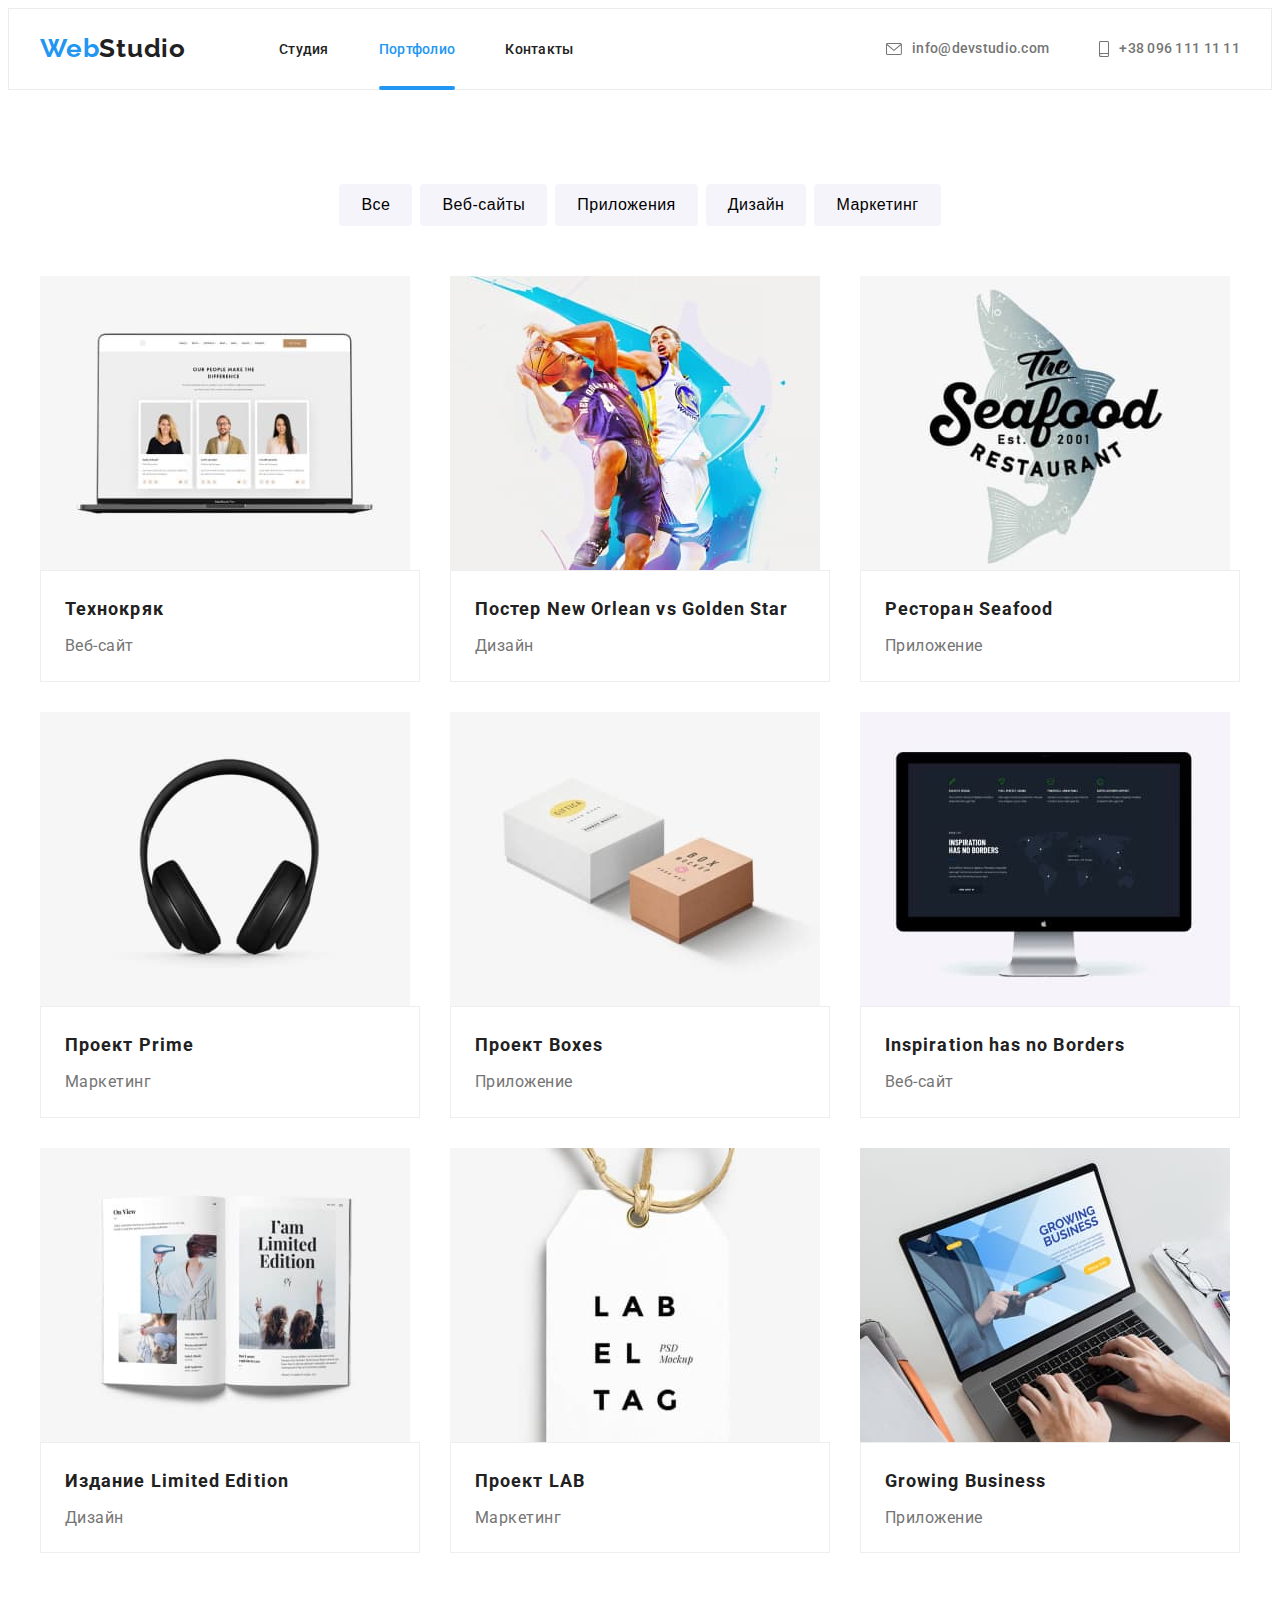
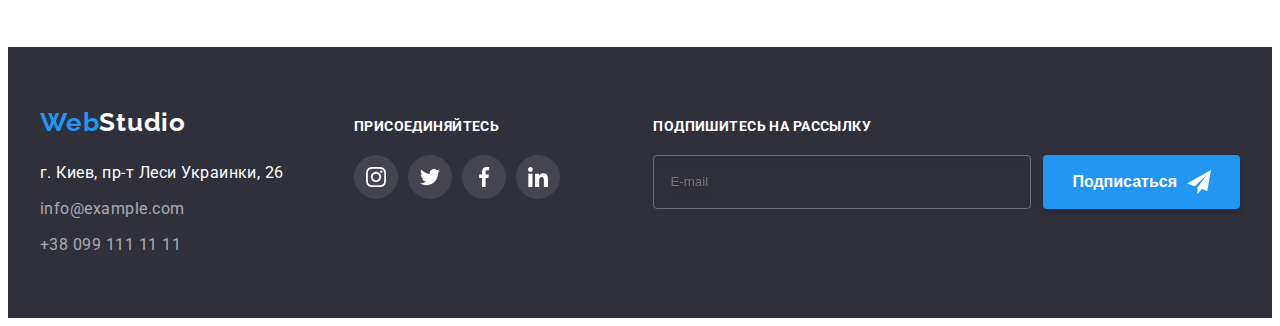
==== portfolio.html @ e5de6712 "Выполнен рефакторинг" ====
<!DOCTYPE html>
<html lang="ru">
  <head>
    <meta charset="UTF-8" />
    <meta http-equiv="X-UA-Compatible" content="IE=edge" />
    <meta name="viewport" content="width=device-width, initial-scale=1.0" />
    <title>Портфолио</title>
    <link
      rel="stylesheet"
      href="https://cdnjs.cloudflare.com/ajax/libs/modern-normalize/1.1.0/modern-normalize.min.css"
      integrity="sha512-wpPYUAdjBVSE4KJnH1VR1HeZfpl1ub8YT/NKx4PuQ5NmX2tKuGu6U/JRp5y+Y8XG2tV+wKQpNHVUX03MfMFn9Q=="
      crossorigin="anonymous"
      referrerpolicy="no-referrer"
    />
    <link rel="preconnect" href="https://fonts.gstatic.com" />
    <link
      href="https://fonts.googleapis.com/css2?family=Raleway:wght@700&family=Roboto:wght@400;500;700;900&display=swap"
      rel="stylesheet"
    />
    <link rel="stylesheet" href="./css/main.min.css" />
  </head>
  <body>
    <header class="header">
      <div class="container main-nav">
        <nav class="navigation">
          <a class="logo" href="./">Web<span class="logo-text">Studio</span></a>
          <ul class="menu list">
            <li class="menu-item">
              <a class="menu-link link" href="/">Студия</a>
            </li>
            <li class="menu-item">
              <a class="menu-link link current" href="./portfolio.html"
                >Портфолио</a
              >
            </li>
            <li class="menu-item">
              <a class="menu-link link" href="#">Контакты</a>
            </li>
          </ul>
        </nav>
        <ul class="contact list">
          <li class="contaact-item">
            <a class="contact-link link" href="mailto:info@devstudio.com">
              <svg width="16" height="12" class="contact-icon">
                <use href="./images/icons.svg#icon-envelope"></use>
              </svg>
              info@devstudio.com</a
            >
          </li>
          <li class="contact-item">
            <a class="contact-link link" href="tel:+380961111111">
              <svg width="10" height="16" class="contact-icon">
                <use href="./images/icons.svg#icon-smartphone"></use>
              </svg>
              +38 096 111 11 11</a
            >
          </li>
        </ul>
      </div>
    </header>

    <main>
      <!-- Filters -->
      <section class="portfolio-section section">
        <div class="container">
          <h1 class="visually-hidden">Портфолио</h1>
          <ul class="filters-list list">
            <li class="filters-item">
              <button class="filters-button current" type="button">Все</button>
            </li>
            <li class="filters-item">
              <button class="filters-button" type="button">Веб-сайты</button>
            </li>
            <li class="filters-item">
              <button class="filters-button" type="button">Приложения</button>
            </li>
            <li class="filters-item">
              <button class="filters-button" type="button">Дизайн</button>
            </li>
            <li class="filters-item">
              <button class="filters-button" type="button">Маркетинг</button>
            </li>
          </ul>
          <!-- Portfolio -->
          <ul class="portfolio-list list">
            <li class="portfolio-item">
              <a class="portfolio-link link" href="#">
                <div class="portfolio-wrapper">
                  <img
                    class="portfolio-image"
                    src="./images/portfolio/technokryak.jpg"
                    alt="Веб сайт Технокряк"
                    width="370"
                    height="294"
                  />
                  <p class="portfolio-overlay">
                    Технокряк это современная площадка распространения
                    коронавируса. Компании используют эту платформу для
                    цифрового шпионажа и атак на защищённые сервера конкурентов.
                  </p>
                </div>
                <div class="portfolio-content">
                  <h2 class="portfolio-subtitle">Технокряк</h2>
                  <p class="portfolio-text">Веб-сайт</p>
                </div>
              </a>
            </li>
            <li class="portfolio-item">
              <a class="portfolio-link link" href="#">
                <div class="portfolio-wrapper">
                  <img
                    class="portfolio-image"
                    src="./images/portfolio/posterjpg.jpg"
                    alt="Постер с баскетболистами"
                    width="370"
                    height="294"
                  />
                  <p class="portfolio-overlay">
                    Технокряк это современная площадка распространения
                    коронавируса. Компании используют эту платформу для
                    цифрового шпионажа и атак на защищённые сервера конкурентов.
                  </p>
                </div>
                <div class="portfolio-content">
                  <h2 class="portfolio-subtitle">
                    Постер New Orlean vs Golden Star
                  </h2>
                  <p class="portfolio-text">Дизайн</p>
                </div>
              </a>
            </li>
            <li class="portfolio-item">
              <a class="portfolio-link link" href="#">
                <div class="portfolio-wrapper">
                  <img
                    class="portfolio-image"
                    src="./images/portfolio/seafood.jpg"
                    alt="Логотип ресторана"
                    width="370"
                    height="294"
                  />
                  <p class="portfolio-overlay">
                    Технокряк это современная площадка распространения
                    коронавируса. Компании используют эту платформу для
                    цифрового шпионажа и атак на защищённые сервера конкурентов.
                  </p>
                </div>
                <div class="portfolio-content">
                  <h2 class="portfolio-subtitle">Ресторан Seafood</h2>
                  <p class="portfolio-text">Приложение</p>
                </div>
              </a>
            </li>
            <li class="portfolio-item">
              <a class="portfolio-link link" href="#">
                <div class="portfolio-wrapper">
                  <img
                    class="portfolio-image"
                    src="./images/portfolio/primejpg.jpg"
                    alt="Наушники"
                    width="370"
                    height="294"
                  />
                  <p class="portfolio-overlay">
                    Технокряк это современная площадка распространения
                    коронавируса. Компании используют эту платформу для
                    цифрового шпионажа и атак на защищённые сервера конкурентов.
                  </p>
                </div>
                <div class="portfolio-content">
                  <h2 class="portfolio-subtitle">Проект Prime</h2>
                  <p class="portfolio-text">Маркетинг</p>
                </div>
              </a>
            </li>
            <li class="portfolio-item">
              <a class="portfolio-link link" href="#">
                <div class="portfolio-wrapper">
                  <img
                    class="portfolio-image"
                    src="./images/portfolio/boxes.jpg"
                    alt="Картонные коробки"
                    width="370"
                    height="294"
                  />
                  <p class="portfolio-overlay">
                    Технокряк это современная площадка распространения
                    коронавируса. Компании используют эту платформу для
                    цифрового шпионажа и атак на защищённые сервера конкурентов.
                  </p>
                </div>
                <div class="portfolio-content">
                  <h2 class="portfolio-subtitle">Проект Boxes</h2>
                  <p class="portfolio-text">Приложение</p>
                </div>
              </a>
            </li>
            <li class="portfolio-item">
              <a class="portfolio-link link" href="#">
                <div class="portfolio-wrapper">
                  <img
                    class="portfolio-image"
                    src="./images/portfolio/inspiration.jpg"
                    alt="Дисплей с открытым сайтом"
                    width="370"
                    height="294"
                  />
                  <p class="portfolio-overlay">
                    Технокряк это современная площадка распространения
                    коронавируса. Компании используют эту платформу для
                    цифрового шпионажа и атак на защищённые сервера конкурентов.
                  </p>
                </div>
                <div class="portfolio-content">
                  <h2 class="portfolio-subtitle">Inspiration has no Borders</h2>
                  <p class="portfolio-text">Веб-сайт</p>
                </div>
              </a>
            </li>
            <li class="portfolio-item">
              <a class="portfolio-link link" href="#">
                <div class="portfolio-wrapper">
                  <img
                    class="portfolio-image"
                    src="./images/portfolio/limited.jpg"
                    alt="Открытый журнал со статьей"
                    width="370"
                    height="294"
                  />
                  <p class="portfolio-overlay">
                    Технокряк это современная площадка распространения
                    коронавируса. Компании используют эту платформу для
                    цифрового шпионажа и атак на защищённые сервера конкурентов.
                  </p>
                </div>
                <div class="portfolio-content">
                  <h2 class="portfolio-subtitle">Издание Limited Edition</h2>
                  <p class="portfolio-text">Дизайн</p>
                </div>
              </a>
            </li>
            <li class="portfolio-item">
              <a class="portfolio-link link" href="#">
                <div class="portfolio-wrapper">
                  <img
                    class="portfolio-image"
                    src="./images/portfolio/lab.jpg"
                    alt="Бирка с дизайном"
                    width="370"
                    height="294"
                  />
                  <p class="portfolio-overlay">
                    Технокряк это современная площадка распространения
                    коронавируса. Компании используют эту платформу для
                    цифрового шпионажа и атак на защищённые сервера конкурентов.
                  </p>
                </div>
                <div class="portfolio-content">
                  <h2 class="portfolio-subtitle">Проект LAB</h2>
                  <p class="portfolio-text">Маркетинг</p>
                </div>
              </a>
            </li>
            <li class="portfolio-item">
              <a class="portfolio-link link" href="#">
                <div class="portfolio-wrapper">
                  <img
                    class="portfolio-image"
                    src="./images/portfolio/app.jpg"
                    alt="Ноутбук с открытым сайтом"
                    width="370"
                    height="294"
                  />
                  <p class="portfolio-overlay">
                    Технокряк это современная площадка распространения
                    коронавируса. Компании используют эту платформу для
                    цифрового шпионажа и атак на защищённые сервера конкурентов.
                  </p>
                </div>
                <div class="portfolio-content">
                  <h2 class="portfolio-subtitle">Growing Business</h2>
                  <p class="portfolio-text">Приложение</p>
                </div>
              </a>
            </li>
          </ul>
        </div>
      </section>
    </main>
    <footer class="footer">
      <div class="container footer-flex">
        <div class="footer-nav">
          <a class="footer-logo logo" href="/"
            >Web<span class="footer-text">Studio</span></a
          >
          <address class="footer-contacts">
            <p class="adress-text">г. Киев, пр-т Леси Украинки, 26</p>
            <a class="footer-link link" href="mailto:info@example.com"
              >info@example.com</a
            >
            <a class="footer-link link" href="tel:+380991111111"
              >+38 099 111 11 11</a
            >
          </address>
        </div>
        <div class="footer-social">
          <h3 class="footer-social-subtitle">Присоединяйтесь</h3>
          <ul class="footer-social-list list">
            <li class="footer-social-item">
              <a href="#" class="footer-social-link">
                <svg width="20" height="20" class="footer-social-icon">
                  <use href="./images/icons.svg#icon-instagram-2"></use>
                </svg>
              </a>
            </li>
            <li class="footer-social-item">
              <a href="#" class="footer-social-link">
                <svg width="20" height="20" class="footer-social-icon">
                  <use href="./images/icons.svg#icon-twitter-1"></use>
                </svg>
              </a>
            </li>
            <li class="footer-social-item">
              <a href="#" class="footer-social-link">
                <svg width="20" height="20" class="footer-social-icon">
                  <use href="./images/icons.svg#icon-facebook-1"></use>
                </svg>
              </a>
            </li>
            <li class="footer-social-item">
              <a href="#" class="footer-social-link">
                <svg width="20" height="20" class="footer-social-icon">
                  <use href="./images/icons.svg#icon-linkedin-1"></use>
                </svg>
              </a>
            </li>
          </ul>
        </div>
        <div class="footer-subscription">
          <h3 class="footer-form-subtitle">Подпишитесь на рассылку</h3>
          <form action="#" class="footer-form">
            <input
              type="email"
              class="footer-form-input"
              name="mail"
              placeholder="E-mail"
              required
            />
            <button class="subscribe-button">
              Подписаться
              <svg width="24" height="24" class="subscribe-button-icon">
                <use href="./images/icons.svg#icon-icon-send"></use>
              </svg>
            </button>
          </form>
        </div>
      </div>
    </footer>
  </body>
</html>
---- css/main.min.css ----
:root{--main-font: "Roboto", sans-serif;--secondary-font: "Raleway", sans-serif;--accent-color: #2196f3;--main-color: #212121;--secondary-color: #757575}.list{list-style:none}.link{text-decoration:none}h1,h2,h3,h4,p{margin-top:0;margin-bottom:0}ul,ol{margin-bottom:0;margin-top:0;padding-left:0}img{display:block;max-width:100%;height:auto}body{font-family:var(--main-font);font-weight:500;color:var(--main-color)}.section{padding-top:94px;padding-bottom:94px}.container{width:1200px;padding-left:15px;padding-right:15px;margin:0 auto}.visually-hidden{position:absolute !important;clip:rect(1px 1px 1px 1px);clip:rect(1px, 1px, 1px, 1px);padding:0 !important;border:0 !important;height:1px !important;width:1px !important;overflow:hidden}.header{border:1px solid #ececec}.main-nav{display:flex;align-items:center}.navigation{display:flex;align-items:center}.menu{display:flex;align-items:center;margin-left:93px}.menu-item:not(:last-child){margin-right:50px}.menu-item:visited{color:var(--main-color)}.menu-link{position:relative;display:block;padding-top:32px;padding-bottom:32px;color:var(--main-color);font-size:14px;line-height:1.15;letter-spacing:0.02em;transition:color 250ms cubic-bezier(0.4, 0, 0.2, 1)}.menu-link:hover,.menu-link:focus{color:var(--accent-color)}.menu-link.current{color:var(--accent-color)}.menu-link.current::after{content:"";position:absolute;left:0;bottom:-1px;width:100%;height:4px;border-radius:2px;background-color:var(--accent-color)}.contact{display:flex;margin-left:auto;align-items:center}.contact-item:last-child{margin-left:50px}.contact-link{display:flex;align-items:center;font-size:14px;line-height:1.15px;letter-spacing:0.02em;color:var(--secondary-color)}.contact-link:hover,.contact-link:focus{color:var(--accent-color)}.contact-icon{margin-right:10px;fill:currentColor}.logo{font-family:var(--secondary-font);font-weight:700;font-size:26px;line-height:1.2;letter-spacing:0.03em;color:var(--accent-color);text-decoration:none}.logo-text{color:var(--main-color)}.footer{background-color:#2f303a;padding-top:60px;padding-bottom:60px}.footer-flex{display:flex;align-items:baseline}.footer-nav{display:flex;flex-direction:column;margin-right:70px}.footer-logo{margin-bottom:20px}.footer-text{color:#ffffff}.adress-text{margin-bottom:9px;font-weight:400;font-style:normal;font-size:16px;line-height:1.7;letter-spacing:0.03em;color:#ffffff}.footer-link{display:flex;font-weight:400;font-style:normal;font-size:16px;line-height:1.7;letter-spacing:0.03em;color:rgba(255,255,255,0.6);transition:color 250ms cubic-bezier(0.4, 0, 0.2, 1)}.footer-link:hover,.footer-link:focus{color:var(--accent-color)}.footer-link:not(:last-child){margin-bottom:9px}.footer-social{display:flex;flex-direction:column}.footer-social-subtitle{margin-bottom:20px;font-weight:700;font-size:14px;line-height:1.15;letter-spacing:0.03em;color:#ffffff;text-transform:uppercase}.footer-social-list{display:flex;justify-content:space-between;align-items:center;width:206px}.footer-social-link{display:flex;align-items:center;justify-content:center;width:44px;height:44px;border-radius:50%;background-color:rgba(255,255,255,0.1);fill:#ffffff;transition:background-color 250ms cubic-bezier(0.4, 0, 0.2, 1)}.footer-social-link:hover,.footer-social-link:focus{background-color:var(--accent-color)}.footer-social.icon{width:20px;height:20px}.footer-subscription{margin-left:auto}.footer-form-subtitle{margin-bottom:20px;font-weight:700;font-size:14px;line-height:1.15;letter-spacing:0.03em;color:#ffffff;text-transform:uppercase}.footer-form{display:flex}.footer-form-input{width:358px;height:50px;padding-left:16px;background-color:transparent;color:#ffffff;border:1px solid rgba(255,255,255,0.3);filter:drop-shadow(0px 4px 4px rgba(0,0,0,0.15));border-radius:4px;margin-right:12px}.subscribe-button{display:inline-flex;padding:10px 29px;align-items:center;background:#2196f3;box-shadow:0px 4px 4px rgba(0,0,0,0.15);border-radius:4px;border:0;font-weight:700;font-size:16px;line-height:1.875;color:#ffffff;cursor:pointer;transition:background-color 250ms cubic-bezier(0.4, 0, 0.2, 1)}.subscribe-button:hover,.subscribe-button:focus{background:#188ce8;box-shadow:0px 4px 4px rgba(0,0,0,0.15);border-radius:4px}.subscribe-button-icon{margin-left:10px}.hero-section{max-width:1600px;padding-top:200px;padding-bottom:200px;margin-left:auto;margin-right:auto;background-color:#2f303a;background-image:linear-gradient(rgba(47,48,58,0.4), rgba(47,48,58,0.4)),url(../images/hero.jpg);background-repeat:no-repeat;background-size:cover}.hero{display:flex;flex-direction:column;align-items:center}.hero-title{font-weight:900;font-size:44px;line-height:1.36;text-align:center;letter-spacing:0.06em;text-transform:uppercase;color:#ffffff;margin-bottom:30px}.hero-btn{padding:10px 32px;font-weight:700;font-size:16px;line-height:1.9;text-align:center;letter-spacing:0.06em;color:#ffffff;background-color:var(--accent-color);box-shadow:0px 4px 4px rgba(0,0,0,0.15);border-radius:4px;border:none;cursor:pointer}.features-section{padding-bottom:0}.features-list{display:flex;flex-wrap:wrap;margin-left:-30px;margin-top:-30px}.features-decoration{display:flex;justify-content:center;align-items:center;margin-bottom:30px;width:270px;height:120px;background:#f5f4fa;border-radius:4px}.features-item{flex-basis:calc((100% - 120px) / 4);margin-left:30px;margin-top:30px}.features-subtitle{margin-bottom:10px;font-weight:700;font-size:14px;line-height:1.15;letter-spacing:0.03em;text-transform:uppercase}.features-text{font-weight:400;font-size:14px;line-height:1.7;letter-spacing:0.03em;color:var(--secondary-color)}.services-title{margin-bottom:50px;font-weight:700;font-size:36px;line-height:1.17;text-align:center;letter-spacing:0.03em}.services-list{display:flex;flex-wrap:wrap;margin-left:-30px;margin-top:-30px}.services-item{position:relative;overflow:hidden;flex-basis:calc((100% - 90px) / 3);margin-left:30px;margin-top:30px}.services-description{position:absolute;bottom:0;left:0;width:100%;text-align:center;padding-top:27px;padding-bottom:27px;font-size:14px;font-weight:700;line-height:1.14;letter-spacing:0.03em;color:#ffffff;background-color:rgba(47,48,58,0.8);text-transform:uppercase}.team-title{margin-bottom:50px;font-weight:700;font-size:36px;line-height:1.17;text-align:center;letter-spacing:0.03em}.team-section{background-color:#f5f4fa}.team-list{display:flex;flex-wrap:wrap;margin-left:-30px;margin-top:-30px}.team-item{flex-basis:calc((100% - 120px) / 4);margin-left:30px;margin-top:30px;background-color:white;box-shadow:0px 1px 3px rgba(0,0,0,0.12),0px 1px 1px rgba(0,0,0,0.14),0px 2px 1px rgba(0,0,0,0.2);border-radius:0px 0px 4px 4px}.team-image{margin-bottom:30px}.team-subtitle{margin-bottom:10px;text-align:center;font-size:16px;line-height:1.19;letter-spacing:0.03em}.team-text{margin-bottom:16px;text-align:center;font-weight:400;font-size:16px;line-height:1.19;letter-spacing:0.03em;color:var(--secondary-color)}.social-list{display:flex;justify-content:space-between;margin-left:auto;margin-right:auto;margin-bottom:30px;width:206px}.social-list-icon{width:20px;height:20px}.social-list-link{display:flex;align-items:center;justify-content:center;width:44px;height:44px;border-radius:50%;background-color:#ffffff;fill:#afb1b8;transition:background-color 250ms cubic-bezier(0.4, 0, 0.2, 1)}.social-list-link:hover,.social-list-link:focus{fill:#ffffff;background-color:var(--accent-color)}.clients-title{margin-bottom:50px;font-weight:700;font-size:36px;line-height:1.17;text-align:center;letter-spacing:0.03em}.clients-list{display:flex;justify-content:space-between}.clients-item{width:170px;height:92px}.clients-link{display:flex;justify-content:center;align-items:center;padding:16px 32px;width:100%;height:100%;fill:#afb1b8;border:1px solid #afb1b8;border-radius:4px}.clients-link:hover,.clients-link:focus{fill:var(--accent-color);border:1px solid #2196f3;box-sizing:border-box;border-radius:4px}.filters-list{display:flex;justify-content:center;margin-bottom:50px}.filters-item:not(:last-child){margin-right:8px}.filters-button{padding:6px 22px;font-size:16px;line-height:1.85;text-align:center;letter-spacing:0.03em;background-color:#f5f4fa;border-radius:4px;border:none;cursor:pointer;transition:box-shadow 250ms cubic-bezier(0.4, 0, 0.2, 1);transition:background-color 250ms cubic-bezier(0.4, 0, 0.2, 1)}.filters-button:hover,.filters-button:focus{background-color:var(--accent-color);color:#ffffff;box-shadow:0px 3px 1px rgba(0,0,0,0.1),0px 1px 2px rgba(0,0,0,0.08),0px 2px 2px rgba(0,0,0,0.12);border-radius:4px}.portfolio-list{display:flex;flex-wrap:wrap;margin-left:-30px;margin-top:-30px}.portfolio-content{background:#ffffff;border:1px solid #eeeeee;padding:20px 24px;box-sizing:border-box}.portfolio-item{flex-basis:calc((100% - 90px) / 3);margin-left:30px;margin-top:30px;transition:box-shadow 250ms cubic-bezier(0.4, 0, 0.2, 1)}.portfolio-item:hover,.portfolio-item:focus{box-shadow:0px 1px 1px rgba(0,0,0,0.12),0px 4px 4px rgba(0,0,0,0.06),1px 4px 6px rgba(0,0,0,0.16);cursor:pointer}.portfolio-link{display:block;color:var(--main-color)}.portfolio-link:visited{color:var(--main-color)}.portfolio-wrapper{position:relative;overflow:hidden}.portfolio-overlay{position:absolute;top:0;left:0;width:100%;height:100%;padding:63px 24px;overflow:auto;font-weight:400;font-size:18px;line-height:1.55;letter-spacing:0.03em;color:#ffffff;background-color:rgba(33,150,243,0.9);transform:translateY(100%);transition:transform 250ms cubic-bezier(0.4, 0, 0.2, 1)}.portfolio-link:hover .portfolio-overlay,.portfolio-link:focus .portfolio-overlay{transform:translateY(0%)}.portfolio-subtitle{margin-bottom:4px;font-weight:700;font-size:18px;line-height:2;letter-spacing:0.06em;color:var(--main-color)}.portfolio-text{font-weight:400;font-size:16px;line-height:1.87;letter-spacing:0.03em;color:var(--secondary-color)}.backdrop{position:fixed;top:0;left:0;width:100vw;height:100vh;background-color:rgba(0,0,0,0.2);transition:opacity 250ms linear, visibility 250ms linear}.is-hidden{opacity:0;visibility:hidden;pointer-events:none}.modal{position:absolute;left:50%;top:50%;transform:translate(-50%, -50%);width:528px;padding:40px;background-color:#ffffff}.modal-title{margin-bottom:12px;font-weight:700;font-size:20px;line-height:1.15;letter-spacing:0.03em;text-align:center}.close-button{position:absolute;display:flex;align-items:center;justify-content:center;top:8px;right:8px;width:30px;height:30px;border-radius:50%;border:1px solid rgba(0,0,0,0.1);background-color:transparent;cursor:pointer;transition:fill 250ms linear}.close-button:focus,.close-button:hover{fill:var(--accent-color)}.modal-form{display:flex;flex-direction:column}.modal-form-field{display:flex;flex-direction:column;margin-bottom:10px;position:relative}.modal-form-field-comment{margin-bottom:20px}.form-field-text{font-weight:400;font-size:12px;letter-spacing:0.01em;color:var(--secondary-color);margin-bottom:4px}.modal-form-input-wrapper{position:relative;display:block}.modal-form-input{width:100%;height:40px;border:1px solid rgba(33,33,33,0.2);border-radius:4px;padding-left:40px;cursor:pointer;transition:border-color 250ms linear}.modal-form-input:focus,.modal-form-input:hover{outline:none;border-color:var(--accent-color)}.modal-form-icon{position:absolute;top:50%;left:12px;transform:translateY(-50%)}.modal-form-icon .modal-form-input:focus,.modal-form-input:hover+.modal-form-icon{fill:var(--accent-color)}.modal-form-message{width:100%;height:120px;border:1px solid rgba(33,33,33,0.2);border-radius:4px;resize:none;padding-left:16px;padding-top:12px;transition:border-color 250ms linear}.modal-form-message:hover,.modal-form-message:focus{outline:none;border-color:var(--accent-color)}.modal-form-message::placeholder{font-weight:400;font-size:12px;line-height:1.16;letter-spacing:0.01em;color:rgba(117,117,117,0.5)}.modal-form-checkbox-label{display:flex;align-items:center;justify-content:center;margin-top:var(--accent-color);font-size:14px;line-height:1.71px;letter-spacing:0.03em;color:var(--secondary-color);margin-bottom:30px}.modal-form-checkbox-label::before{display:block;content:"";width:16px;height:15px;border:2px solid #212121;border-radius:2px;cursor:pointer;margin-right:10px}.modal-form-checkbox:checked+.modal-form-checkbox-label::before{background-image:url(../images/icon_check.svg);border:none}.modal-form-checkbox:focus+.modal-form-checkbox-label::before{color:rgba 0,0,255,0.5}.modal-form-link{margin-left:4px;color:var(--accent-color);transition:border-color 250ms linear}.submit-button{align-self:center;padding:10px 55px;font-weight:700;font-size:16px;line-height:1.9;text-align:center;letter-spacing:0.06em;color:#ffffff;background-color:var(--accent-color);box-shadow:0px 4px 4px rgba(0,0,0,0.15);border-radius:4px;border:none;cursor:pointer;transition:box-shadow 250ms cubic-bezier(0.4, 0, 0.2, 1);transition:background-color 250ms cubic-bezier(0.4, 0, 0.2, 1)}.submit-button:hover,.submit-button:focus{background:#188ce8;box-shadow:0px 4px 4px rgba(0,0,0,0.15);border-radius:4px}
/*# sourceMappingURL=main.min.css.map */
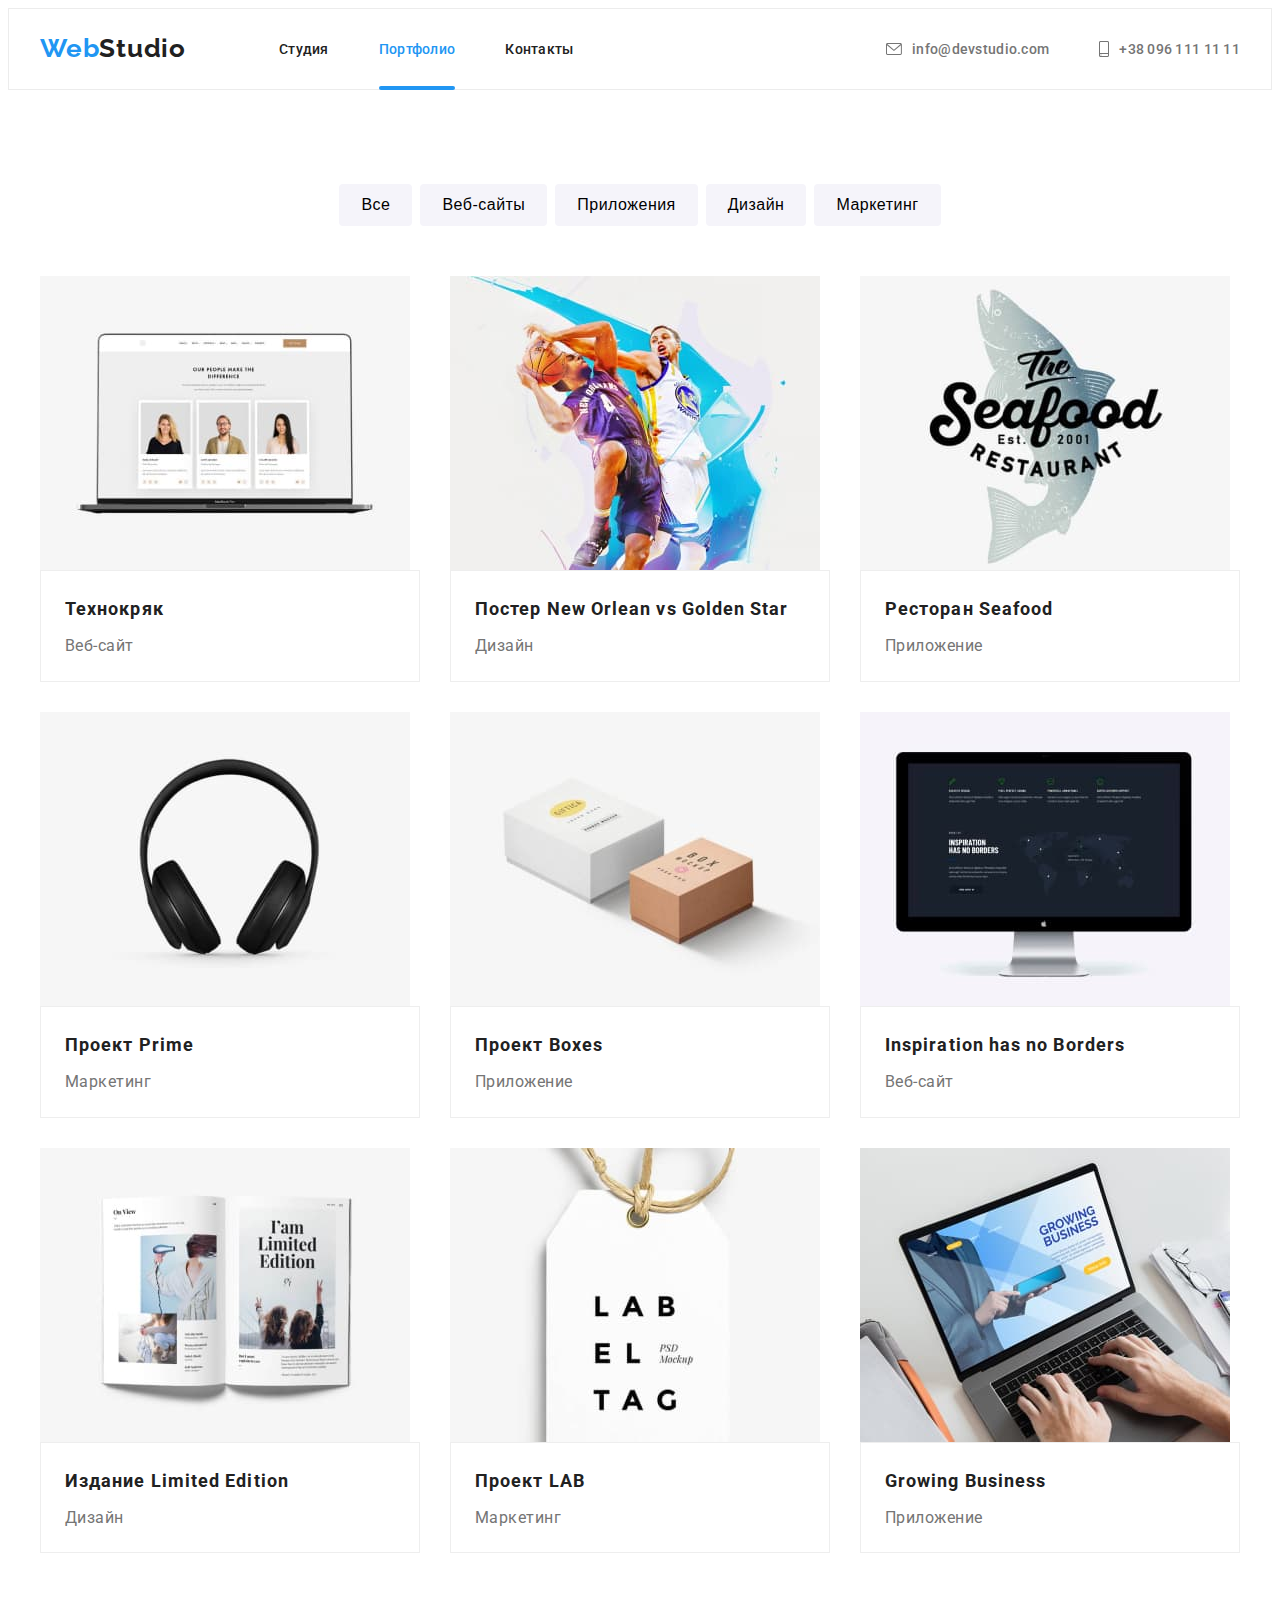
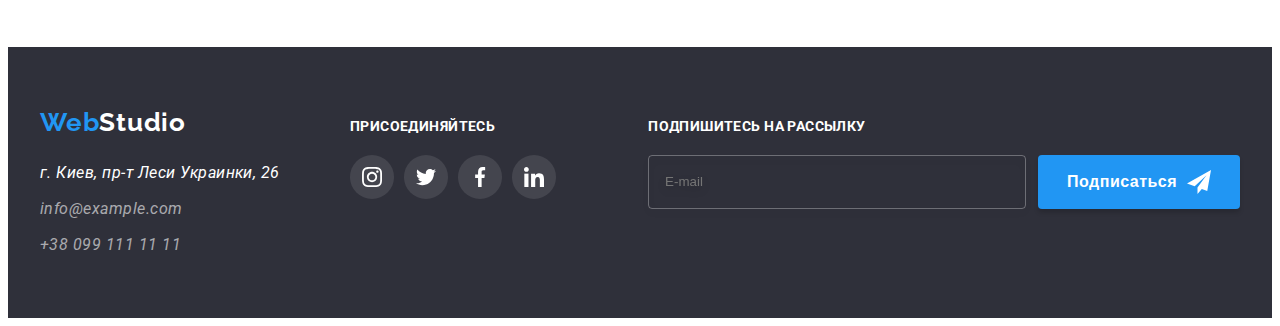
==== commit a642466f: "Прописаны по БЭМу секции хэдера, героя и преимуществ" ====
--- a/portfolio.html
+++ b/portfolio.html
@@ -21,35 +21,37 @@
   </head>
   <body>
     <header class="header">
-      <div class="container main-nav">
+      <div class="container header__navigation">
         <nav class="navigation">
-          <a class="logo" href="./">Web<span class="logo-text">Studio</span></a>
-          <ul class="menu list">
-            <li class="menu-item">
-              <a class="menu-link link" href="/">Студия</a>
-            </li>
-            <li class="menu-item">
-              <a class="menu-link link current" href="./portfolio.html"
+          <a class="logo" href="./"
+            >Web<span class="logo__text">Studio</span></a
+          >
+          <ul class="navigation__list list">
+            <li class="navigation__item">
+              <a class="navigation__link link" href="/">Студия</a>
+            </li>
+            <li class="navigation__item">
+              <a class="navigation__link link current" href="./portfolio.html"
                 >Портфолио</a
               >
             </li>
-            <li class="menu-item">
-              <a class="menu-link link" href="#">Контакты</a>
+            <li class="navigation__item">
+              <a class="navigation__link link" href="#">Контакты</a>
             </li>
           </ul>
         </nav>
         <ul class="contact list">
-          <li class="contaact-item">
-            <a class="contact-link link" href="mailto:info@devstudio.com">
-              <svg width="16" height="12" class="contact-icon">
+          <li class="contaact__item">
+            <a class="contact__link link" href="mailto:info@devstudio.com">
+              <svg width="16" height="12" class="contact__icon">
                 <use href="./images/icons.svg#icon-envelope"></use>
               </svg>
               info@devstudio.com</a
             >
           </li>
-          <li class="contact-item">
-            <a class="contact-link link" href="tel:+380961111111">
-              <svg width="10" height="16" class="contact-icon">
+          <li class="contact__item">
+            <a class="contact__link link" href="tel:+380961111111">
+              <svg width="10" height="16" class="contact__icon">
                 <use href="./images/icons.svg#icon-smartphone"></use>
               </svg>
               +38 096 111 11 11</a
--- a/css/main.min.css
+++ b/css/main.min.css
@@ -1,2 +1,2 @@
-:root{--main-font: "Roboto", sans-serif;--secondary-font: "Raleway", sans-serif;--accent-color: #2196f3;--main-color: #212121;--secondary-color: #757575}.list{list-style:none}.link{text-decoration:none}h1,h2,h3,h4,p{margin-top:0;margin-bottom:0}ul,ol{margin-bottom:0;margin-top:0;padding-left:0}img{display:block;max-width:100%;height:auto}body{font-family:var(--main-font);font-weight:500;color:var(--main-color)}.section{padding-top:94px;padding-bottom:94px}.container{width:1200px;padding-left:15px;padding-right:15px;margin:0 auto}.visually-hidden{position:absolute !important;clip:rect(1px 1px 1px 1px);clip:rect(1px, 1px, 1px, 1px);padding:0 !important;border:0 !important;height:1px !important;width:1px !important;overflow:hidden}.header{border:1px solid #ececec}.main-nav{display:flex;align-items:center}.navigation{display:flex;align-items:center}.menu{display:flex;align-items:center;margin-left:93px}.menu-item:not(:last-child){margin-right:50px}.menu-item:visited{color:var(--main-color)}.menu-link{position:relative;display:block;padding-top:32px;padding-bottom:32px;color:var(--main-color);font-size:14px;line-height:1.15;letter-spacing:0.02em;transition:color 250ms cubic-bezier(0.4, 0, 0.2, 1)}.menu-link:hover,.menu-link:focus{color:var(--accent-color)}.menu-link.current{color:var(--accent-color)}.menu-link.current::after{content:"";position:absolute;left:0;bottom:-1px;width:100%;height:4px;border-radius:2px;background-color:var(--accent-color)}.contact{display:flex;margin-left:auto;align-items:center}.contact-item:last-child{margin-left:50px}.contact-link{display:flex;align-items:center;font-size:14px;line-height:1.15px;letter-spacing:0.02em;color:var(--secondary-color)}.contact-link:hover,.contact-link:focus{color:var(--accent-color)}.contact-icon{margin-right:10px;fill:currentColor}.logo{font-family:var(--secondary-font);font-weight:700;font-size:26px;line-height:1.2;letter-spacing:0.03em;color:var(--accent-color);text-decoration:none}.logo-text{color:var(--main-color)}.footer{background-color:#2f303a;padding-top:60px;padding-bottom:60px}.footer-flex{display:flex;align-items:baseline}.footer-nav{display:flex;flex-direction:column;margin-right:70px}.footer-logo{margin-bottom:20px}.footer-text{color:#ffffff}.adress-text{margin-bottom:9px;font-weight:400;font-style:normal;font-size:16px;line-height:1.7;letter-spacing:0.03em;color:#ffffff}.footer-link{display:flex;font-weight:400;font-style:normal;font-size:16px;line-height:1.7;letter-spacing:0.03em;color:rgba(255,255,255,0.6);transition:color 250ms cubic-bezier(0.4, 0, 0.2, 1)}.footer-link:hover,.footer-link:focus{color:var(--accent-color)}.footer-link:not(:last-child){margin-bottom:9px}.footer-social{display:flex;flex-direction:column}.footer-social-subtitle{margin-bottom:20px;font-weight:700;font-size:14px;line-height:1.15;letter-spacing:0.03em;color:#ffffff;text-transform:uppercase}.footer-social-list{display:flex;justify-content:space-between;align-items:center;width:206px}.footer-social-link{display:flex;align-items:center;justify-content:center;width:44px;height:44px;border-radius:50%;background-color:rgba(255,255,255,0.1);fill:#ffffff;transition:background-color 250ms cubic-bezier(0.4, 0, 0.2, 1)}.footer-social-link:hover,.footer-social-link:focus{background-color:var(--accent-color)}.footer-social.icon{width:20px;height:20px}.footer-subscription{margin-left:auto}.footer-form-subtitle{margin-bottom:20px;font-weight:700;font-size:14px;line-height:1.15;letter-spacing:0.03em;color:#ffffff;text-transform:uppercase}.footer-form{display:flex}.footer-form-input{width:358px;height:50px;padding-left:16px;background-color:transparent;color:#ffffff;border:1px solid rgba(255,255,255,0.3);filter:drop-shadow(0px 4px 4px rgba(0,0,0,0.15));border-radius:4px;margin-right:12px}.subscribe-button{display:inline-flex;padding:10px 29px;align-items:center;background:#2196f3;box-shadow:0px 4px 4px rgba(0,0,0,0.15);border-radius:4px;border:0;font-weight:700;font-size:16px;line-height:1.875;color:#ffffff;cursor:pointer;transition:background-color 250ms cubic-bezier(0.4, 0, 0.2, 1)}.subscribe-button:hover,.subscribe-button:focus{background:#188ce8;box-shadow:0px 4px 4px rgba(0,0,0,0.15);border-radius:4px}.subscribe-button-icon{margin-left:10px}.hero-section{max-width:1600px;padding-top:200px;padding-bottom:200px;margin-left:auto;margin-right:auto;background-color:#2f303a;background-image:linear-gradient(rgba(47,48,58,0.4), rgba(47,48,58,0.4)),url(../images/hero.jpg);background-repeat:no-repeat;background-size:cover}.hero{display:flex;flex-direction:column;align-items:center}.hero-title{font-weight:900;font-size:44px;line-height:1.36;text-align:center;letter-spacing:0.06em;text-transform:uppercase;color:#ffffff;margin-bottom:30px}.hero-btn{padding:10px 32px;font-weight:700;font-size:16px;line-height:1.9;text-align:center;letter-spacing:0.06em;color:#ffffff;background-color:var(--accent-color);box-shadow:0px 4px 4px rgba(0,0,0,0.15);border-radius:4px;border:none;cursor:pointer}.features-section{padding-bottom:0}.features-list{display:flex;flex-wrap:wrap;margin-left:-30px;margin-top:-30px}.features-decoration{display:flex;justify-content:center;align-items:center;margin-bottom:30px;width:270px;height:120px;background:#f5f4fa;border-radius:4px}.features-item{flex-basis:calc((100% - 120px) / 4);margin-left:30px;margin-top:30px}.features-subtitle{margin-bottom:10px;font-weight:700;font-size:14px;line-height:1.15;letter-spacing:0.03em;text-transform:uppercase}.features-text{font-weight:400;font-size:14px;line-height:1.7;letter-spacing:0.03em;color:var(--secondary-color)}.services-title{margin-bottom:50px;font-weight:700;font-size:36px;line-height:1.17;text-align:center;letter-spacing:0.03em}.services-list{display:flex;flex-wrap:wrap;margin-left:-30px;margin-top:-30px}.services-item{position:relative;overflow:hidden;flex-basis:calc((100% - 90px) / 3);margin-left:30px;margin-top:30px}.services-description{position:absolute;bottom:0;left:0;width:100%;text-align:center;padding-top:27px;padding-bottom:27px;font-size:14px;font-weight:700;line-height:1.14;letter-spacing:0.03em;color:#ffffff;background-color:rgba(47,48,58,0.8);text-transform:uppercase}.team-title{margin-bottom:50px;font-weight:700;font-size:36px;line-height:1.17;text-align:center;letter-spacing:0.03em}.team-section{background-color:#f5f4fa}.team-list{display:flex;flex-wrap:wrap;margin-left:-30px;margin-top:-30px}.team-item{flex-basis:calc((100% - 120px) / 4);margin-left:30px;margin-top:30px;background-color:white;box-shadow:0px 1px 3px rgba(0,0,0,0.12),0px 1px 1px rgba(0,0,0,0.14),0px 2px 1px rgba(0,0,0,0.2);border-radius:0px 0px 4px 4px}.team-image{margin-bottom:30px}.team-subtitle{margin-bottom:10px;text-align:center;font-size:16px;line-height:1.19;letter-spacing:0.03em}.team-text{margin-bottom:16px;text-align:center;font-weight:400;font-size:16px;line-height:1.19;letter-spacing:0.03em;color:var(--secondary-color)}.social-list{display:flex;justify-content:space-between;margin-left:auto;margin-right:auto;margin-bottom:30px;width:206px}.social-list-icon{width:20px;height:20px}.social-list-link{display:flex;align-items:center;justify-content:center;width:44px;height:44px;border-radius:50%;background-color:#ffffff;fill:#afb1b8;transition:background-color 250ms cubic-bezier(0.4, 0, 0.2, 1)}.social-list-link:hover,.social-list-link:focus{fill:#ffffff;background-color:var(--accent-color)}.clients-title{margin-bottom:50px;font-weight:700;font-size:36px;line-height:1.17;text-align:center;letter-spacing:0.03em}.clients-list{display:flex;justify-content:space-between}.clients-item{width:170px;height:92px}.clients-link{display:flex;justify-content:center;align-items:center;padding:16px 32px;width:100%;height:100%;fill:#afb1b8;border:1px solid #afb1b8;border-radius:4px}.clients-link:hover,.clients-link:focus{fill:var(--accent-color);border:1px solid #2196f3;box-sizing:border-box;border-radius:4px}.filters-list{display:flex;justify-content:center;margin-bottom:50px}.filters-item:not(:last-child){margin-right:8px}.filters-button{padding:6px 22px;font-size:16px;line-height:1.85;text-align:center;letter-spacing:0.03em;background-color:#f5f4fa;border-radius:4px;border:none;cursor:pointer;transition:box-shadow 250ms cubic-bezier(0.4, 0, 0.2, 1);transition:background-color 250ms cubic-bezier(0.4, 0, 0.2, 1)}.filters-button:hover,.filters-button:focus{background-color:var(--accent-color);color:#ffffff;box-shadow:0px 3px 1px rgba(0,0,0,0.1),0px 1px 2px rgba(0,0,0,0.08),0px 2px 2px rgba(0,0,0,0.12);border-radius:4px}.portfolio-list{display:flex;flex-wrap:wrap;margin-left:-30px;margin-top:-30px}.portfolio-content{background:#ffffff;border:1px solid #eeeeee;padding:20px 24px;box-sizing:border-box}.portfolio-item{flex-basis:calc((100% - 90px) / 3);margin-left:30px;margin-top:30px;transition:box-shadow 250ms cubic-bezier(0.4, 0, 0.2, 1)}.portfolio-item:hover,.portfolio-item:focus{box-shadow:0px 1px 1px rgba(0,0,0,0.12),0px 4px 4px rgba(0,0,0,0.06),1px 4px 6px rgba(0,0,0,0.16);cursor:pointer}.portfolio-link{display:block;color:var(--main-color)}.portfolio-link:visited{color:var(--main-color)}.portfolio-wrapper{position:relative;overflow:hidden}.portfolio-overlay{position:absolute;top:0;left:0;width:100%;height:100%;padding:63px 24px;overflow:auto;font-weight:400;font-size:18px;line-height:1.55;letter-spacing:0.03em;color:#ffffff;background-color:rgba(33,150,243,0.9);transform:translateY(100%);transition:transform 250ms cubic-bezier(0.4, 0, 0.2, 1)}.portfolio-link:hover .portfolio-overlay,.portfolio-link:focus .portfolio-overlay{transform:translateY(0%)}.portfolio-subtitle{margin-bottom:4px;font-weight:700;font-size:18px;line-height:2;letter-spacing:0.06em;color:var(--main-color)}.portfolio-text{font-weight:400;font-size:16px;line-height:1.87;letter-spacing:0.03em;color:var(--secondary-color)}.backdrop{position:fixed;top:0;left:0;width:100vw;height:100vh;background-color:rgba(0,0,0,0.2);transition:opacity 250ms linear, visibility 250ms linear}.is-hidden{opacity:0;visibility:hidden;pointer-events:none}.modal{position:absolute;left:50%;top:50%;transform:translate(-50%, -50%);width:528px;padding:40px;background-color:#ffffff}.modal-title{margin-bottom:12px;font-weight:700;font-size:20px;line-height:1.15;letter-spacing:0.03em;text-align:center}.close-button{position:absolute;display:flex;align-items:center;justify-content:center;top:8px;right:8px;width:30px;height:30px;border-radius:50%;border:1px solid rgba(0,0,0,0.1);background-color:transparent;cursor:pointer;transition:fill 250ms linear}.close-button:focus,.close-button:hover{fill:var(--accent-color)}.modal-form{display:flex;flex-direction:column}.modal-form-field{display:flex;flex-direction:column;margin-bottom:10px;position:relative}.modal-form-field-comment{margin-bottom:20px}.form-field-text{font-weight:400;font-size:12px;letter-spacing:0.01em;color:var(--secondary-color);margin-bottom:4px}.modal-form-input-wrapper{position:relative;display:block}.modal-form-input{width:100%;height:40px;border:1px solid rgba(33,33,33,0.2);border-radius:4px;padding-left:40px;cursor:pointer;transition:border-color 250ms linear}.modal-form-input:focus,.modal-form-input:hover{outline:none;border-color:var(--accent-color)}.modal-form-icon{position:absolute;top:50%;left:12px;transform:translateY(-50%)}.modal-form-icon .modal-form-input:focus,.modal-form-input:hover+.modal-form-icon{fill:var(--accent-color)}.modal-form-message{width:100%;height:120px;border:1px solid rgba(33,33,33,0.2);border-radius:4px;resize:none;padding-left:16px;padding-top:12px;transition:border-color 250ms linear}.modal-form-message:hover,.modal-form-message:focus{outline:none;border-color:var(--accent-color)}.modal-form-message::placeholder{font-weight:400;font-size:12px;line-height:1.16;letter-spacing:0.01em;color:rgba(117,117,117,0.5)}.modal-form-checkbox-label{display:flex;align-items:center;justify-content:center;margin-top:var(--accent-color);font-size:14px;line-height:1.71px;letter-spacing:0.03em;color:var(--secondary-color);margin-bottom:30px}.modal-form-checkbox-label::before{display:block;content:"";width:16px;height:15px;border:2px solid #212121;border-radius:2px;cursor:pointer;margin-right:10px}.modal-form-checkbox:checked+.modal-form-checkbox-label::before{background-image:url(../images/icon_check.svg);border:none}.modal-form-checkbox:focus+.modal-form-checkbox-label::before{color:rgba 0,0,255,0.5}.modal-form-link{margin-left:4px;color:var(--accent-color);transition:border-color 250ms linear}.submit-button{align-self:center;padding:10px 55px;font-weight:700;font-size:16px;line-height:1.9;text-align:center;letter-spacing:0.06em;color:#ffffff;background-color:var(--accent-color);box-shadow:0px 4px 4px rgba(0,0,0,0.15);border-radius:4px;border:none;cursor:pointer;transition:box-shadow 250ms cubic-bezier(0.4, 0, 0.2, 1);transition:background-color 250ms cubic-bezier(0.4, 0, 0.2, 1)}.submit-button:hover,.submit-button:focus{background:#188ce8;box-shadow:0px 4px 4px rgba(0,0,0,0.15);border-radius:4px}
+:root{--main-font: "Roboto", sans-serif;--secondary-font: "Raleway", sans-serif;--accent-color: #2196f3;--main-color: #212121;--secondary-color: #757575}.visually-hidden{position:absolute !important;clip:rect(1px 1px 1px 1px);clip:rect(1px, 1px, 1px, 1px);padding:0 !important;border:0 !important;height:1px !important;width:1px !important;overflow:hidden}.list{list-style:none}.link{text-decoration:none}h1,h2,h3,h4,p{margin-top:0;margin-bottom:0}ul,ol{margin-bottom:0;margin-top:0;padding-left:0}img{display:block;max-width:100%;height:auto}body{font-family:var(--main-font);font-weight:500;color:var(--main-color)}.section{padding-top:94px;padding-bottom:94px}.container{width:1200px;padding-left:15px;padding-right:15px;margin:0 auto}.logo{font-family:var(--secondary-font);font-size:26px;font-weight:700;line-height:1.2;letter-spacing:.03em;color:var(--accent-color);text-decoration:none}.logo__text{color:var(--main-color)}.header{border:1px solid #ececec}.header__navigation{display:flex;align-items:center}.navigation{display:flex;align-items:center}.navigation__list{display:flex;align-items:center;margin-left:93px}.navigation__item:not(:last-child){margin-right:50px}.navigation__item:visited{color:var(--main-color)}.navigation__link{position:relative;display:block;padding-top:32px;padding-bottom:32px;color:var(--main-color);font-size:14px;font-weight:500;line-height:1.15;letter-spacing:.02em;transition:color 250ms cubic-bezier(0.4, 0, 0.2, 1)}.navigation__link:hover,.navigation__link:focus{color:var(--accent-color)}.navigation__link.current{color:var(--accent-color)}.navigation__link.current::after{content:"";position:absolute;left:0;bottom:-1px;width:100%;height:4px;border-radius:2px;background-color:var(--accent-color)}.contact{display:flex;margin-left:auto;align-items:center}.contact__item:last-child{margin-left:50px}.contact__link{display:flex;align-items:center;font-size:14px;font-weight:500;line-height:1.15;letter-spacing:.02em;color:var(--secondary-color)}.contact__link:hover,.contact__link:focus{color:var(--accent-color)}.contact__icon{margin-right:10px;fill:currentColor}.footer{background-color:#2f303a;padding-top:60px;padding-bottom:60px}.footer-flex{display:flex;align-items:baseline}.footer-nav{display:flex;flex-direction:column;margin-right:70px}.footer-logo{margin-bottom:20px}.footer-text{color:#ffffff}.adress-text{margin-bottom:9px;font-size:16px;font-weight:400;line-height:1.7;letter-spacing:.03em;color:#ffffff}.footer-link{display:flex;font-size:16px;font-weight:400;line-height:1.7;letter-spacing:.03em;color:rgba(255,255,255,0.6);transition:color 250ms cubic-bezier(0.4, 0, 0.2, 1)}.footer-link:hover,.footer-link:focus{color:var(--accent-color)}.footer-link:not(:last-child){margin-bottom:9px}.footer-social{display:flex;flex-direction:column}.footer-social-subtitle{margin-bottom:20px;font-size:14px;font-weight:700;line-height:1.15;letter-spacing:.03em;color:#ffffff;text-transform:uppercase}.footer-social-list{display:flex;justify-content:space-between;align-items:center;width:206px}.footer-social-link{display:flex;align-items:center;justify-content:center;width:44px;height:44px;border-radius:50%;background-color:rgba(255,255,255,0.1);fill:#ffffff;transition:background-color 250ms cubic-bezier(0.4, 0, 0.2, 1)}.footer-social-link:hover,.footer-social-link:focus{background-color:var(--accent-color)}.footer-social.icon{width:20px;height:20px}.footer-subscription{margin-left:auto}.footer-form-subtitle{margin-bottom:20px;font-size:14px;font-weight:700;line-height:1.15;letter-spacing:.03em;color:#ffffff;text-transform:uppercase}.footer-form{display:flex}.footer-form-input{width:358px;height:50px;padding-left:16px;background-color:transparent;color:#ffffff;border:1px solid rgba(255,255,255,0.3);filter:drop-shadow(0px 4px 4px rgba(0,0,0,0.15));border-radius:4px;margin-right:12px}.subscribe-button{display:inline-flex;padding:10px 29px;align-items:center;background:#2196f3;box-shadow:0px 4px 4px rgba(0,0,0,0.15);border-radius:4px;border:0;font-size:16px;font-weight:700;line-height:1.875;letter-spacing:.03em;color:#ffffff;cursor:pointer;transition:background-color 250ms cubic-bezier(0.4, 0, 0.2, 1)}.subscribe-button:hover,.subscribe-button:focus{background:#188ce8;box-shadow:0px 4px 4px rgba(0,0,0,0.15);border-radius:4px}.subscribe-button-icon{margin-left:10px}.hero{max-width:1600px;padding-top:200px;padding-bottom:200px;margin-left:auto;margin-right:auto;background-color:#2f303a;background-image:linear-gradient(rgba(47,48,58,0.4), rgba(47,48,58,0.4)),url(../images/hero.jpg);background-repeat:no-repeat;background-size:cover}.hero__container{display:flex;flex-direction:column;align-items:center}.hero__title{font-size:44px;font-weight:900;line-height:1.36;letter-spacing:.06em;text-align:center;text-transform:uppercase;color:#ffffff;margin-bottom:30px}.hero-button{padding:10px 32px;font-size:16px;font-weight:700;line-height:1.9;letter-spacing:.06em;text-align:center;color:#ffffff;background-color:var(--accent-color);box-shadow:0px 4px 4px rgba(0,0,0,0.15);border-radius:4px;border:none;cursor:pointer}.features{padding-bottom:0}.features__list{display:flex;flex-wrap:wrap;margin-left:-30px;margin-top:-30px}.features__decoration{display:flex;justify-content:center;align-items:center;margin-bottom:30px;width:270px;height:120px;background:#f5f4fa;border-radius:4px}.features__item{flex-basis:calc((100% - 120px) / 4);margin-left:30px;margin-top:30px}.features__subtitle{margin-bottom:10px;font-size:14px;font-weight:700;line-height:1.15;letter-spacing:.03em;text-transform:uppercase}.features__text{font-size:14px;font-weight:400;line-height:1.7;letter-spacing:.03em;color:var(--secondary-color)}.services-title{margin-bottom:50px;font-size:36px;font-weight:700;line-height:1.17;letter-spacing:.03em;text-align:center}.services-list{display:flex;flex-wrap:wrap;margin-left:-30px;margin-top:-30px}.services-item{position:relative;overflow:hidden;flex-basis:calc((100% - 90px) / 3);margin-left:30px;margin-top:30px}.services-description{position:absolute;bottom:0;left:0;width:100%;text-align:center;padding-top:27px;padding-bottom:27px;font-size:14px;font-weight:700;line-height:1.14;letter-spacing:.03em;color:#ffffff;background-color:rgba(47,48,58,0.8);text-transform:uppercase}.team-title{margin-bottom:50px;font-size:36px;font-weight:700;line-height:1.17;letter-spacing:.03em;text-align:center}.team-section{background-color:#f5f4fa}.team-list{display:flex;flex-wrap:wrap;margin-left:-30px;margin-top:-30px}.team-item{flex-basis:calc((100% - 120px) / 4);margin-left:30px;margin-top:30px;background-color:white;box-shadow:0px 1px 3px rgba(0,0,0,0.12),0px 1px 1px rgba(0,0,0,0.14),0px 2px 1px rgba(0,0,0,0.2);border-radius:0px 0px 4px 4px}.team-image{margin-bottom:30px}.team-subtitle{margin-bottom:10px;font-size:16px;font-weight:500;line-height:1.19;letter-spacing:.03em;text-align:center}.team-text{margin-bottom:16px;text-align:center;font-size:16px;font-weight:400;line-height:1.19;letter-spacing:.03em;color:var(--secondary-color)}.social-list{display:flex;justify-content:space-between;margin-left:auto;margin-right:auto;margin-bottom:30px;width:206px}.social-list-icon{width:20px;height:20px}.social-list-link{display:flex;align-items:center;justify-content:center;width:44px;height:44px;border-radius:50%;background-color:#ffffff;fill:#afb1b8;transition:background-color 250ms cubic-bezier(0.4, 0, 0.2, 1)}.social-list-link:hover,.social-list-link:focus{fill:#ffffff;background-color:var(--accent-color)}.clients-title{margin-bottom:50px;font-size:36px;font-weight:700;line-height:1.17;letter-spacing:.03em;text-align:center}.clients-list{display:flex;justify-content:space-between}.clients-item{width:170px;height:92px}.clients-link{display:flex;justify-content:center;align-items:center;padding:16px 32px;width:100%;height:100%;fill:#afb1b8;border:1px solid #afb1b8;border-radius:4px}.clients-link:hover,.clients-link:focus{fill:var(--accent-color);border:1px solid #2196f3;box-sizing:border-box;border-radius:4px}.backdrop{position:fixed;top:0;left:0;width:100vw;height:100vh;background-color:rgba(0,0,0,0.2);transition:opacity 250ms linear, visibility 250ms linear}.is-hidden{opacity:0;visibility:hidden;pointer-events:none}.modal{position:absolute;left:50%;top:50%;transform:translate(-50%, -50%);width:528px;padding:40px;background-color:#ffffff}.modal-title{margin-bottom:12px;font-size:20px;font-weight:700;line-height:1.15;letter-spacing:.03em;text-align:center}.close-button{position:absolute;display:flex;align-items:center;justify-content:center;top:8px;right:8px;width:30px;height:30px;border-radius:50%;border:1px solid rgba(0,0,0,0.1);background-color:transparent;cursor:pointer;transition:fill 250ms linear}.close-button:focus,.close-button:hover{fill:var(--accent-color)}.modal-form{display:flex;flex-direction:column}.modal-form-field{display:flex;flex-direction:column;margin-bottom:10px;position:relative}.modal-form-field-comment{margin-bottom:20px}.form-field-text{font-size:12px;font-weight:400;line-height:1.15;letter-spacing:.01em;color:var(--secondary-color);margin-bottom:4px}.modal-form-input-wrapper{position:relative;display:block}.modal-form-input{width:100%;height:40px;border:1px solid rgba(33,33,33,0.2);border-radius:4px;padding-left:40px;cursor:pointer;transition:border-color 250ms linear}.modal-form-input:focus,.modal-form-input:hover{outline:none;border-color:var(--accent-color)}.modal-form-icon{position:absolute;top:50%;left:12px;transform:translateY(-50%)}.modal-form-icon .modal-form-input:focus,.modal-form-input:hover+.modal-form-icon{fill:var(--accent-color)}.modal-form-message{width:100%;height:120px;border:1px solid rgba(33,33,33,0.2);border-radius:4px;resize:none;padding-left:16px;padding-top:12px;transition:border-color 250ms linear}.modal-form-message:hover,.modal-form-message:focus{outline:none;border-color:var(--accent-color)}.modal-form-message::placeholder{font-size:12px;font-weight:400;line-height:1.16;letter-spacing:.01em;color:rgba(117,117,117,0.5)}.modal-form-checkbox-label{display:flex;align-items:center;justify-content:center;margin-top:var(--accent-color);font-size:14px;line-height:1.71px;letter-spacing:0.03em;color:var(--secondary-color);margin-bottom:30px}.modal-form-checkbox-label::before{display:block;content:"";width:16px;height:15px;border:2px solid #212121;border-radius:2px;cursor:pointer;margin-right:10px}.modal-form-checkbox:checked+.modal-form-checkbox-label::before{background-image:url(../images/icon_check.svg);border:none}.modal-form-checkbox:focus+.modal-form-checkbox-label::before{color:rgba 0,0,255,0.5}.modal-form-link{margin-left:4px;color:var(--accent-color);transition:border-color 250ms linear}.submit-button{align-self:center;padding:10px 55px;font-size:16px;font-weight:700;line-height:1.9;letter-spacing:.06em;text-align:center;color:#ffffff;background-color:var(--accent-color);box-shadow:0px 4px 4px rgba(0,0,0,0.15);border-radius:4px;border:none;cursor:pointer;transition:box-shadow 250ms cubic-bezier(0.4, 0, 0.2, 1);transition:background-color 250ms cubic-bezier(0.4, 0, 0.2, 1)}.submit-button:hover,.submit-button:focus{background:#188ce8;box-shadow:0px 4px 4px rgba(0,0,0,0.15);border-radius:4px}.filters-list{display:flex;justify-content:center;margin-bottom:50px}.filters-item:not(:last-child){margin-right:8px}.filters-button{padding:6px 22px;font-size:16px;font-weight:500;line-height:1.85;letter-spacing:.03em;text-align:center;background-color:#f5f4fa;border-radius:4px;border:none;cursor:pointer;transition:box-shadow 250ms cubic-bezier(0.4, 0, 0.2, 1);transition:background-color 250ms cubic-bezier(0.4, 0, 0.2, 1)}.filters-button:hover,.filters-button:focus{background-color:var(--accent-color);color:#ffffff;box-shadow:0px 3px 1px rgba(0,0,0,0.1),0px 1px 2px rgba(0,0,0,0.08),0px 2px 2px rgba(0,0,0,0.12);border-radius:4px}.portfolio-list{display:flex;flex-wrap:wrap;margin-left:-30px;margin-top:-30px}.portfolio-content{background:#ffffff;border:1px solid #eeeeee;padding:20px 24px;box-sizing:border-box}.portfolio-item{flex-basis:calc((100% - 90px) / 3);margin-left:30px;margin-top:30px;transition:box-shadow 250ms cubic-bezier(0.4, 0, 0.2, 1)}.portfolio-item:hover,.portfolio-item:focus{box-shadow:0px 1px 1px rgba(0,0,0,0.12),0px 4px 4px rgba(0,0,0,0.06),1px 4px 6px rgba(0,0,0,0.16);cursor:pointer}.portfolio-link{display:block;color:var(--main-color)}.portfolio-link:visited{color:var(--main-color)}.portfolio-wrapper{position:relative;overflow:hidden}.portfolio-overlay{position:absolute;top:0;left:0;width:100%;height:100%;padding:63px 24px;overflow:auto;font-size:18px;font-weight:400;line-height:1.55;letter-spacing:.03em;color:#ffffff;background-color:rgba(33,150,243,0.9);transform:translateY(100%);transition:transform 250ms cubic-bezier(0.4, 0, 0.2, 1)}.portfolio-link:hover .portfolio-overlay,.portfolio-link:focus .portfolio-overlay{transform:translateY(0%)}.portfolio-subtitle{margin-bottom:4px;font-size:18px;font-weight:700;line-height:2;letter-spacing:.06em;color:var(--main-color)}.portfolio-text{font-size:16px;font-weight:400;line-height:1.87;letter-spacing:.03em;color:var(--secondary-color)}
 /*# sourceMappingURL=main.min.css.map */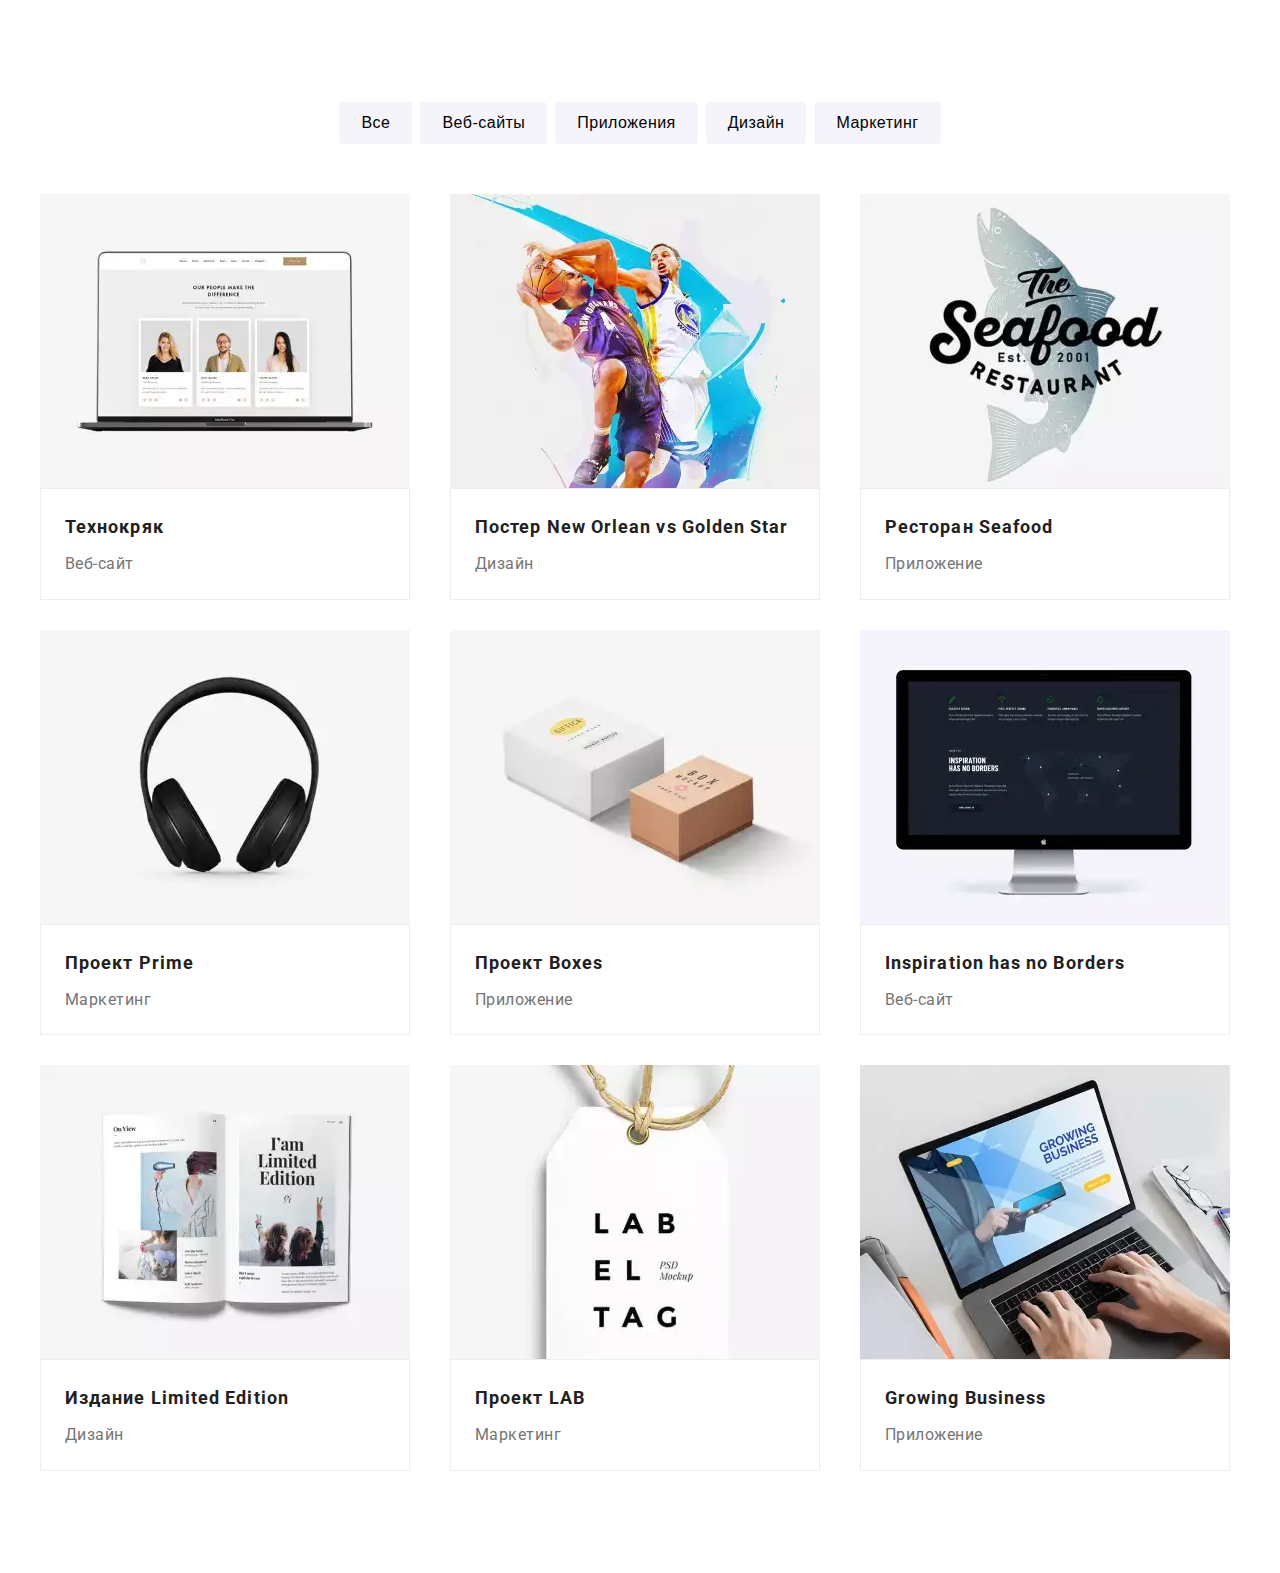
==== commit 1c408979: "Добавлен footer" ====
--- a/portfolio.html
+++ b/portfolio.html
@@ -20,7 +20,7 @@
     <link rel="stylesheet" href="./css/main.min.css" />
   </head>
   <body>
-    <header class="header">
+    <!-- <header class="header">
       <div class="container header__navigation">
         <nav class="navigation">
           <a class="logo" href="./"
@@ -59,7 +59,7 @@
           </li>
         </ul>
       </div>
-    </header>
+    </header> -->
 
     <main>
       <!-- Filters -->
@@ -88,13 +88,55 @@
             <li class="portfolio-item">
               <a class="portfolio-link link" href="#">
                 <div class="portfolio-wrapper">
-                  <img
-                    class="portfolio-image"
-                    src="./images/portfolio/technokryak.jpg"
-                    alt="Веб сайт Технокряк"
-                    width="370"
-                    height="294"
-                  />
+                  <picture>
+                    <source
+                      media="(min-width: 1200px)"
+                      srcset="
+                        ./images/portfolio/projects/project1-desktop.webp    1x,
+                        ./images/portfolio/projects/project1-desktop@2x.webp 2x
+                      "
+                      type="image/webp"
+                    />
+                    <source
+                      media="(min-width: 1200px)"
+                      srcset="
+                        ./images/portfolio/projects/project1-desktop.jpg   1x,
+                        ./images/portfolio/projects/project1-desktop2x.jpg 2x
+                      "
+                    />
+                    <source
+                      media="(min-width: 768px)"
+                      srcset="
+                        ./images/portfolio/projects/project1-tablet.webp    1x,
+                        ./images/portfolio/projects/project1-tablet@2x.webp 2x
+                      "
+                      type="image/webp"
+                    />
+                    <source
+                      media="(min-width: 768px)"
+                      srcset="
+                        ./images/portfolio/projects/project1-tablet.jpg    1x,
+                        ./images/portfolio/projects/project1-tablet@2x.jpg 2x
+                      "
+                    />
+                    <source
+                      media="(max-width: 767px)"
+                      srcset="
+                        ./images/portfolio/projects/project1-mobile.webp    1x,
+                        ./images/portfolio/projects/project1-mobile@2x.webp 2x
+                      "
+                      type="image/webp"
+                    />
+                    <source
+                      media="(max-width: 767px)"
+                      srcset="
+                        ./images/portfolio/projects/project1-mobile.jpg    1x,
+                        ./images/portfolio/projects/project1-mobile@2x.jpg 2x
+                      "
+                    />
+
+                    <img class="team-image" src="#" alt="Веб сайт Технокряк" />
+                  </picture>
                   <p class="portfolio-overlay">
                     Технокряк это современная площадка распространения
                     коронавируса. Компании используют эту платформу для
@@ -110,13 +152,59 @@
             <li class="portfolio-item">
               <a class="portfolio-link link" href="#">
                 <div class="portfolio-wrapper">
-                  <img
-                    class="portfolio-image"
-                    src="./images/portfolio/posterjpg.jpg"
-                    alt="Постер с баскетболистами"
-                    width="370"
-                    height="294"
-                  />
+                  <picture>
+                    <source
+                      media="(min-width: 1200px)"
+                      srcset="
+                        ./images/portfolio/projects/project2-desktop.webp    1x,
+                        ./images/portfolio/projects/project2-desktop@2x.webp 2x
+                      "
+                      type="image/webp"
+                    />
+                    <source
+                      media="(min-width: 1200px)"
+                      srcset="
+                        ./images/portfolio/projects/project2-desktop.jpg   1x,
+                        ./images/portfolio/projects/project2-desktop2x.jpg 2x
+                      "
+                    />
+                    <source
+                      media="(min-width: 768px)"
+                      srcset="
+                        ./images/portfolio/projects/project2-tablet.webp    1x,
+                        ./images/portfolio/projects/project2-tablet@2x.webp 2x
+                      "
+                      type="image/webp"
+                    />
+                    <source
+                      media="(min-width: 768px)"
+                      srcset="
+                        ./images/portfolio/projects/project2-tablet.jpg    1x,
+                        ./images/portfolio/projects/project2-tablet@2x.jpg 2x
+                      "
+                    />
+                    <source
+                      media="(max-width: 767px)"
+                      srcset="
+                        ./images/portfolio/projects/project2-mobile.webp    1x,
+                        ./images/portfolio/projects/project2-mobile@2x.webp 2x
+                      "
+                      type="image/webp"
+                    />
+                    <source
+                      media="(max-width: 767px)"
+                      srcset="
+                        ./images/portfolio/projects/project2-mobile.jpg    1x,
+                        ./images/portfolio/projects/project2-mobile@2x.jpg 2x
+                      "
+                    />
+
+                    <img
+                      class="team-image"
+                      src="#"
+                      alt="Постер с баскетболистами"
+                    />
+                  </picture>
                   <p class="portfolio-overlay">
                     Технокряк это современная площадка распространения
                     коронавируса. Компании используют эту платформу для
@@ -134,13 +222,55 @@
             <li class="portfolio-item">
               <a class="portfolio-link link" href="#">
                 <div class="portfolio-wrapper">
-                  <img
-                    class="portfolio-image"
-                    src="./images/portfolio/seafood.jpg"
-                    alt="Логотип ресторана"
-                    width="370"
-                    height="294"
-                  />
+                  <picture>
+                    <source
+                      media="(min-width: 1200px)"
+                      srcset="
+                        ./images/portfolio/projects/project3-desktop.webp    1x,
+                        ./images/portfolio/projects/project3-desktop@2x.webp 2x
+                      "
+                      type="image/webp"
+                    />
+                    <source
+                      media="(min-width: 1200px)"
+                      srcset="
+                        ./images/portfolio/projects/project3-desktop.jpg   1x,
+                        ./images/portfolio/projects/project3-desktop2x.jpg 2x
+                      "
+                    />
+                    <source
+                      media="(min-width: 768px)"
+                      srcset="
+                        ./images/portfolio/projects/project3-tablet.webp    1x,
+                        ./images/portfolio/projects/project3-tablet@2x.webp 2x
+                      "
+                      type="image/webp"
+                    />
+                    <source
+                      media="(min-width: 768px)"
+                      srcset="
+                        ./images/portfolio/projects/project3-tablet.jpg    1x,
+                        ./images/portfolio/projects/project3-tablet@2x.jpg 2x
+                      "
+                    />
+                    <source
+                      media="(max-width: 767px)"
+                      srcset="
+                        ./images/portfolio/projects/project3-mobile.webp    1x,
+                        ./images/portfolio/projects/project3-mobile@2x.webp 2x
+                      "
+                      type="image/webp"
+                    />
+                    <source
+                      media="(max-width: 767px)"
+                      srcset="
+                        ./images/portfolio/projects/project3-mobile.jpg    1x,
+                        ./images/portfolio/projects/project3-mobile@2x.jpg 2x
+                      "
+                    />
+
+                    <img class="team-image" src="#" alt="Логотип ресторана" />
+                  </picture>
                   <p class="portfolio-overlay">
                     Технокряк это современная площадка распространения
                     коронавируса. Компании используют эту платформу для
@@ -156,13 +286,55 @@
             <li class="portfolio-item">
               <a class="portfolio-link link" href="#">
                 <div class="portfolio-wrapper">
-                  <img
-                    class="portfolio-image"
-                    src="./images/portfolio/primejpg.jpg"
-                    alt="Наушники"
-                    width="370"
-                    height="294"
-                  />
+                  <picture>
+                    <source
+                      media="(min-width: 1200px)"
+                      srcset="
+                        ./images/portfolio/projects/project4-desktop.webp    1x,
+                        ./images/portfolio/projects/project4-desktop@2x.webp 2x
+                      "
+                      type="image/webp"
+                    />
+                    <source
+                      media="(min-width: 1200px)"
+                      srcset="
+                        ./images/portfolio/projects/project4-desktop.jpg   1x,
+                        ./images/portfolio/projects/project4-desktop2x.jpg 2x
+                      "
+                    />
+                    <source
+                      media="(min-width: 768px)"
+                      srcset="
+                        ./images/portfolio/projects/project4-tablet.webp    1x,
+                        ./images/portfolio/projects/project4-tablet@2x.webp 2x
+                      "
+                      type="image/webp"
+                    />
+                    <source
+                      media="(min-width: 768px)"
+                      srcset="
+                        ./images/portfolio/projects/project4-tablet.jpg    1x,
+                        ./images/portfolio/projects/project4-tablet@2x.jpg 2x
+                      "
+                    />
+                    <source
+                      media="(max-width: 767px)"
+                      srcset="
+                        ./images/portfolio/projects/project4-mobile.webp    1x,
+                        ./images/portfolio/projects/project4-mobile@2x.webp 2x
+                      "
+                      type="image/webp"
+                    />
+                    <source
+                      media="(max-width: 767px)"
+                      srcset="
+                        ./images/portfolio/projects/project4-mobile.jpg    1x,
+                        ./images/portfolio/projects/project4-mobile@2x.jpg 2x
+                      "
+                    />
+
+                    <img class="team-image" src="#" alt="Наушники" />
+                  </picture>
                   <p class="portfolio-overlay">
                     Технокряк это современная площадка распространения
                     коронавируса. Компании используют эту платформу для
@@ -178,13 +350,55 @@
             <li class="portfolio-item">
               <a class="portfolio-link link" href="#">
                 <div class="portfolio-wrapper">
-                  <img
-                    class="portfolio-image"
-                    src="./images/portfolio/boxes.jpg"
-                    alt="Картонные коробки"
-                    width="370"
-                    height="294"
-                  />
+                  <picture>
+                    <source
+                      media="(min-width: 1200px)"
+                      srcset="
+                        ./images/portfolio/projects/project5-desktop.webp    1x,
+                        ./images/portfolio/projects/project5-desktop@2x.webp 2x
+                      "
+                      type="image/webp"
+                    />
+                    <source
+                      media="(min-width: 1200px)"
+                      srcset="
+                        ./images/portfolio/projects/project5-desktop.jpg   1x,
+                        ./images/portfolio/projects/project5-desktop2x.jpg 2x
+                      "
+                    />
+                    <source
+                      media="(min-width: 768px)"
+                      srcset="
+                        ./images/portfolio/projects/project5-tablet.webp    1x,
+                        ./images/portfolio/projects/project5-tablet@2x.webp 2x
+                      "
+                      type="image/webp"
+                    />
+                    <source
+                      media="(min-width: 768px)"
+                      srcset="
+                        ./images/portfolio/projects/project5-tablet.jpg    1x,
+                        ./images/portfolio/projects/project5-tablet@2x.jpg 2x
+                      "
+                    />
+                    <source
+                      media="(max-width: 767px)"
+                      srcset="
+                        ./images/portfolio/projects/project5-mobile.webp    1x,
+                        ./images/portfolio/projects/project5-mobile@2x.webp 2x
+                      "
+                      type="image/webp"
+                    />
+                    <source
+                      media="(max-width: 767px)"
+                      srcset="
+                        ./images/portfolio/projects/project5-mobile.jpg    1x,
+                        ./images/portfolio/projects/project5-mobile@2x.jpg 2x
+                      "
+                    />
+
+                    <img class="team-image" src="#" alt="Картонные коробки" />
+                  </picture>
                   <p class="portfolio-overlay">
                     Технокряк это современная площадка распространения
                     коронавируса. Компании используют эту платформу для
@@ -200,13 +414,59 @@
             <li class="portfolio-item">
               <a class="portfolio-link link" href="#">
                 <div class="portfolio-wrapper">
-                  <img
-                    class="portfolio-image"
-                    src="./images/portfolio/inspiration.jpg"
-                    alt="Дисплей с открытым сайтом"
-                    width="370"
-                    height="294"
-                  />
+                  <picture>
+                    <source
+                      media="(min-width: 1200px)"
+                      srcset="
+                        ./images/portfolio/projects/project6-desktop.webp    1x,
+                        ./images/portfolio/projects/project6-desktop@2x.webp 2x
+                      "
+                      type="image/webp"
+                    />
+                    <source
+                      media="(min-width: 1200px)"
+                      srcset="
+                        ./images/portfolio/projects/project6-desktop.jpg   1x,
+                        ./images/portfolio/projects/project6-desktop2x.jpg 2x
+                      "
+                    />
+                    <source
+                      media="(min-width: 768px)"
+                      srcset="
+                        ./images/portfolio/projects/project6-tablet.webp    1x,
+                        ./images/portfolio/projects/project6-tablet@2x.webp 2x
+                      "
+                      type="image/webp"
+                    />
+                    <source
+                      media="(min-width: 768px)"
+                      srcset="
+                        ./images/portfolio/projects/project6-tablet.jpg    1x,
+                        ./images/portfolio/projects/project6-tablet@2x.jpg 2x
+                      "
+                    />
+                    <source
+                      media="(max-width: 767px)"
+                      srcset="
+                        ./images/portfolio/projects/project6-mobile.webp    1x,
+                        ./images/portfolio/projects/project6-mobile@2x.webp 2x
+                      "
+                      type="image/webp"
+                    />
+                    <source
+                      media="(max-width: 767px)"
+                      srcset="
+                        ./images/portfolio/projects/project6-mobile.jpg    1x,
+                        ./images/portfolio/projects/project6-mobile@2x.jpg 2x
+                      "
+                    />
+
+                    <img
+                      class="team-image"
+                      src="#"
+                      alt="Дисплей с открытым сайтом"
+                    />
+                  </picture>
                   <p class="portfolio-overlay">
                     Технокряк это современная площадка распространения
                     коронавируса. Компании используют эту платформу для
@@ -222,13 +482,59 @@
             <li class="portfolio-item">
               <a class="portfolio-link link" href="#">
                 <div class="portfolio-wrapper">
-                  <img
-                    class="portfolio-image"
-                    src="./images/portfolio/limited.jpg"
-                    alt="Открытый журнал со статьей"
-                    width="370"
-                    height="294"
-                  />
+                  <picture>
+                    <source
+                      media="(min-width: 1200px)"
+                      srcset="
+                        ./images/portfolio/projects/project7-desktop.webp    1x,
+                        ./images/portfolio/projects/project7-desktop@2x.webp 2x
+                      "
+                      type="image/webp"
+                    />
+                    <source
+                      media="(min-width: 1200px)"
+                      srcset="
+                        ./images/portfolio/projects/project7-desktop.jpg   1x,
+                        ./images/portfolio/projects/project7-desktop2x.jpg 2x
+                      "
+                    />
+                    <source
+                      media="(min-width: 768px)"
+                      srcset="
+                        ./images/portfolio/projects/project7-tablet.webp    1x,
+                        ./images/portfolio/projects/project7-tablet@2x.webp 2x
+                      "
+                      type="image/webp"
+                    />
+                    <source
+                      media="(min-width: 768px)"
+                      srcset="
+                        ./images/portfolio/projects/project7-tablet.jpg    1x,
+                        ./images/portfolio/projects/project7-tablet@2x.jpg 2x
+                      "
+                    />
+                    <source
+                      media="(max-width: 767px)"
+                      srcset="
+                        ./images/portfolio/projects/project7-mobile.webp    1x,
+                        ./images/portfolio/projects/project7-mobile@2x.webp 2x
+                      "
+                      type="image/webp"
+                    />
+                    <source
+                      media="(max-width: 767px)"
+                      srcset="
+                        ./images/portfolio/projects/project7-mobile.jpg    1x,
+                        ./images/portfolio/projects/project7-mobile@2x.jpg 2x
+                      "
+                    />
+
+                    <img
+                      class="team-image"
+                      src="#"
+                      alt="Открытый журнал со статьей"
+                    />
+                  </picture>
                   <p class="portfolio-overlay">
                     Технокряк это современная площадка распространения
                     коронавируса. Компании используют эту платформу для
@@ -244,13 +550,55 @@
             <li class="portfolio-item">
               <a class="portfolio-link link" href="#">
                 <div class="portfolio-wrapper">
-                  <img
-                    class="portfolio-image"
-                    src="./images/portfolio/lab.jpg"
-                    alt="Бирка с дизайном"
-                    width="370"
-                    height="294"
-                  />
+                  <picture>
+                    <source
+                      media="(min-width: 1200px)"
+                      srcset="
+                        ./images/portfolio/projects/project8-desktop.webp    1x,
+                        ./images/portfolio/projects/project8-desktop@2x.webp 2x
+                      "
+                      type="image/webp"
+                    />
+                    <source
+                      media="(min-width: 1200px)"
+                      srcset="
+                        ./images/portfolio/projects/project8-desktop.jpg   1x,
+                        ./images/portfolio/projects/project8-desktop2x.jpg 2x
+                      "
+                    />
+                    <source
+                      media="(min-width: 768px)"
+                      srcset="
+                        ./images/portfolio/projects/project8-tablet.webp    1x,
+                        ./images/portfolio/projects/project8-tablet@2x.webp 2x
+                      "
+                      type="image/webp"
+                    />
+                    <source
+                      media="(min-width: 768px)"
+                      srcset="
+                        ./images/portfolio/projects/project8-tablet.jpg    1x,
+                        ./images/portfolio/projects/project8-tablet@2x.jpg 2x
+                      "
+                    />
+                    <source
+                      media="(max-width: 767px)"
+                      srcset="
+                        ./images/portfolio/projects/project8-mobile.webp    1x,
+                        ./images/portfolio/projects/project8-mobile@2x.webp 2x
+                      "
+                      type="image/webp"
+                    />
+                    <source
+                      media="(max-width: 767px)"
+                      srcset="
+                        ./images/portfolio/projects/project8-mobile.jpg    1x,
+                        ./images/portfolio/projects/project8-mobile@2x.jpg 2x
+                      "
+                    />
+
+                    <img class="team-image" src="#" alt="Бирка с дизайном" />
+                  </picture>
                   <p class="portfolio-overlay">
                     Технокряк это современная площадка распространения
                     коронавируса. Компании используют эту платформу для
@@ -266,13 +614,59 @@
             <li class="portfolio-item">
               <a class="portfolio-link link" href="#">
                 <div class="portfolio-wrapper">
-                  <img
-                    class="portfolio-image"
-                    src="./images/portfolio/app.jpg"
-                    alt="Ноутбук с открытым сайтом"
-                    width="370"
-                    height="294"
-                  />
+                  <picture>
+                    <source
+                      media="(min-width: 1200px)"
+                      srcset="
+                        ./images/portfolio/projects/project9-desktop.webp    1x,
+                        ./images/portfolio/projects/project9-desktop@2x.webp 2x
+                      "
+                      type="image/webp"
+                    />
+                    <source
+                      media="(min-width: 1200px)"
+                      srcset="
+                        ./images/portfolio/projects/project9-desktop.jpg   1x,
+                        ./images/portfolio/projects/project9-desktop2x.jpg 2x
+                      "
+                    />
+                    <source
+                      media="(min-width: 768px)"
+                      srcset="
+                        ./images/portfolio/projects/project9-tablet.webp    1x,
+                        ./images/portfolio/projects/project9-tablet@2x.webp 2x
+                      "
+                      type="image/webp"
+                    />
+                    <source
+                      media="(min-width: 768px)"
+                      srcset="
+                        ./images/portfolio/projects/project9-tablet.jpg    1x,
+                        ./images/portfolio/projects/project9-tablet@2x.jpg 2x
+                      "
+                    />
+                    <source
+                      media="(max-width: 767px)"
+                      srcset="
+                        ./images/portfolio/projects/project9-mobile.webp    1x,
+                        ./images/portfolio/projects/project9-mobile@2x.webp 2x
+                      "
+                      type="image/webp"
+                    />
+                    <source
+                      media="(max-width: 767px)"
+                      srcset="
+                        ./images/portfolio/projects/project9-mobile.jpg    1x,
+                        ./images/portfolio/projects/project9-mobile@2x.jpg 2x
+                      "
+                    />
+
+                    <img
+                      class="team-image"
+                      src="#"
+                      alt="Ноутбук с открытым сайтом"
+                    />
+                  </picture>
                   <p class="portfolio-overlay">
                     Технокряк это современная площадка распространения
                     коронавируса. Компании используют эту платформу для
@@ -289,7 +683,7 @@
         </div>
       </section>
     </main>
-    <footer class="footer">
+    <!-- <footer class="footer">
       <div class="container footer-flex">
         <div class="footer-nav">
           <a class="footer-logo logo" href="/"
@@ -357,6 +751,6 @@
           </form>
         </div>
       </div>
-    </footer>
+    </footer> -->
   </body>
 </html>
--- a/css/main.min.css
+++ b/css/main.min.css
@@ -1,2 +1,2 @@
-:root{--main-font: "Roboto", sans-serif;--secondary-font: "Raleway", sans-serif;--accent-color: #2196f3;--main-color: #212121;--secondary-color: #757575}.visually-hidden{position:absolute !important;clip:rect(1px 1px 1px 1px);clip:rect(1px, 1px, 1px, 1px);padding:0 !important;border:0 !important;height:1px !important;width:1px !important;overflow:hidden}.list{list-style:none}.link{text-decoration:none}h1,h2,h3,h4,p{margin-top:0;margin-bottom:0}ul,ol{margin-bottom:0;margin-top:0;padding-left:0}img{display:block;max-width:100%;height:auto}body{font-family:var(--main-font);font-weight:500;color:var(--main-color)}.section{padding-top:94px;padding-bottom:94px}.container{width:1200px;padding-left:15px;padding-right:15px;margin:0 auto}.logo{font-family:var(--secondary-font);font-size:26px;font-weight:700;line-height:1.2;letter-spacing:.03em;color:var(--accent-color);text-decoration:none}.logo__text{color:var(--main-color)}.header{border:1px solid #ececec}.header__navigation{display:flex;align-items:center}.navigation{display:flex;align-items:center}.navigation__list{display:flex;align-items:center;margin-left:93px}.navigation__item:not(:last-child){margin-right:50px}.navigation__item:visited{color:var(--main-color)}.navigation__link{position:relative;display:block;padding-top:32px;padding-bottom:32px;color:var(--main-color);font-size:14px;font-weight:500;line-height:1.15;letter-spacing:.02em;transition:color 250ms cubic-bezier(0.4, 0, 0.2, 1)}.navigation__link:hover,.navigation__link:focus{color:var(--accent-color)}.navigation__link.current{color:var(--accent-color)}.navigation__link.current::after{content:"";position:absolute;left:0;bottom:-1px;width:100%;height:4px;border-radius:2px;background-color:var(--accent-color)}.contact{display:flex;margin-left:auto;align-items:center}.contact__item:last-child{margin-left:50px}.contact__link{display:flex;align-items:center;font-size:14px;font-weight:500;line-height:1.15;letter-spacing:.02em;color:var(--secondary-color)}.contact__link:hover,.contact__link:focus{color:var(--accent-color)}.contact__icon{margin-right:10px;fill:currentColor}.footer{background-color:#2f303a;padding-top:60px;padding-bottom:60px}.footer-flex{display:flex;align-items:baseline}.footer-nav{display:flex;flex-direction:column;margin-right:70px}.footer-logo{margin-bottom:20px}.footer-text{color:#ffffff}.adress-text{margin-bottom:9px;font-size:16px;font-weight:400;line-height:1.7;letter-spacing:.03em;color:#ffffff}.footer-link{display:flex;font-size:16px;font-weight:400;line-height:1.7;letter-spacing:.03em;color:rgba(255,255,255,0.6);transition:color 250ms cubic-bezier(0.4, 0, 0.2, 1)}.footer-link:hover,.footer-link:focus{color:var(--accent-color)}.footer-link:not(:last-child){margin-bottom:9px}.footer-social{display:flex;flex-direction:column}.footer-social-subtitle{margin-bottom:20px;font-size:14px;font-weight:700;line-height:1.15;letter-spacing:.03em;color:#ffffff;text-transform:uppercase}.footer-social-list{display:flex;justify-content:space-between;align-items:center;width:206px}.footer-social-link{display:flex;align-items:center;justify-content:center;width:44px;height:44px;border-radius:50%;background-color:rgba(255,255,255,0.1);fill:#ffffff;transition:background-color 250ms cubic-bezier(0.4, 0, 0.2, 1)}.footer-social-link:hover,.footer-social-link:focus{background-color:var(--accent-color)}.footer-social.icon{width:20px;height:20px}.footer-subscription{margin-left:auto}.footer-form-subtitle{margin-bottom:20px;font-size:14px;font-weight:700;line-height:1.15;letter-spacing:.03em;color:#ffffff;text-transform:uppercase}.footer-form{display:flex}.footer-form-input{width:358px;height:50px;padding-left:16px;background-color:transparent;color:#ffffff;border:1px solid rgba(255,255,255,0.3);filter:drop-shadow(0px 4px 4px rgba(0,0,0,0.15));border-radius:4px;margin-right:12px}.subscribe-button{display:inline-flex;padding:10px 29px;align-items:center;background:#2196f3;box-shadow:0px 4px 4px rgba(0,0,0,0.15);border-radius:4px;border:0;font-size:16px;font-weight:700;line-height:1.875;letter-spacing:.03em;color:#ffffff;cursor:pointer;transition:background-color 250ms cubic-bezier(0.4, 0, 0.2, 1)}.subscribe-button:hover,.subscribe-button:focus{background:#188ce8;box-shadow:0px 4px 4px rgba(0,0,0,0.15);border-radius:4px}.subscribe-button-icon{margin-left:10px}.hero{max-width:1600px;padding-top:200px;padding-bottom:200px;margin-left:auto;margin-right:auto;background-color:#2f303a;background-image:linear-gradient(rgba(47,48,58,0.4), rgba(47,48,58,0.4)),url(../images/hero.jpg);background-repeat:no-repeat;background-size:cover}.hero__container{display:flex;flex-direction:column;align-items:center}.hero__title{font-size:44px;font-weight:900;line-height:1.36;letter-spacing:.06em;text-align:center;text-transform:uppercase;color:#ffffff;margin-bottom:30px}.hero-button{padding:10px 32px;font-size:16px;font-weight:700;line-height:1.9;letter-spacing:.06em;text-align:center;color:#ffffff;background-color:var(--accent-color);box-shadow:0px 4px 4px rgba(0,0,0,0.15);border-radius:4px;border:none;cursor:pointer}.features{padding-bottom:0}.features__list{display:flex;flex-wrap:wrap;margin-left:-30px;margin-top:-30px}.features__decoration{display:flex;justify-content:center;align-items:center;margin-bottom:30px;width:270px;height:120px;background:#f5f4fa;border-radius:4px}.features__item{flex-basis:calc((100% - 120px) / 4);margin-left:30px;margin-top:30px}.features__subtitle{margin-bottom:10px;font-size:14px;font-weight:700;line-height:1.15;letter-spacing:.03em;text-transform:uppercase}.features__text{font-size:14px;font-weight:400;line-height:1.7;letter-spacing:.03em;color:var(--secondary-color)}.services-title{margin-bottom:50px;font-size:36px;font-weight:700;line-height:1.17;letter-spacing:.03em;text-align:center}.services-list{display:flex;flex-wrap:wrap;margin-left:-30px;margin-top:-30px}.services-item{position:relative;overflow:hidden;flex-basis:calc((100% - 90px) / 3);margin-left:30px;margin-top:30px}.services-description{position:absolute;bottom:0;left:0;width:100%;text-align:center;padding-top:27px;padding-bottom:27px;font-size:14px;font-weight:700;line-height:1.14;letter-spacing:.03em;color:#ffffff;background-color:rgba(47,48,58,0.8);text-transform:uppercase}.team-title{margin-bottom:50px;font-size:36px;font-weight:700;line-height:1.17;letter-spacing:.03em;text-align:center}.team-section{background-color:#f5f4fa}.team-list{display:flex;flex-wrap:wrap;margin-left:-30px;margin-top:-30px}.team-item{flex-basis:calc((100% - 120px) / 4);margin-left:30px;margin-top:30px;background-color:white;box-shadow:0px 1px 3px rgba(0,0,0,0.12),0px 1px 1px rgba(0,0,0,0.14),0px 2px 1px rgba(0,0,0,0.2);border-radius:0px 0px 4px 4px}.team-image{margin-bottom:30px}.team-subtitle{margin-bottom:10px;font-size:16px;font-weight:500;line-height:1.19;letter-spacing:.03em;text-align:center}.team-text{margin-bottom:16px;text-align:center;font-size:16px;font-weight:400;line-height:1.19;letter-spacing:.03em;color:var(--secondary-color)}.social-list{display:flex;justify-content:space-between;margin-left:auto;margin-right:auto;margin-bottom:30px;width:206px}.social-list-icon{width:20px;height:20px}.social-list-link{display:flex;align-items:center;justify-content:center;width:44px;height:44px;border-radius:50%;background-color:#ffffff;fill:#afb1b8;transition:background-color 250ms cubic-bezier(0.4, 0, 0.2, 1)}.social-list-link:hover,.social-list-link:focus{fill:#ffffff;background-color:var(--accent-color)}.clients-title{margin-bottom:50px;font-size:36px;font-weight:700;line-height:1.17;letter-spacing:.03em;text-align:center}.clients-list{display:flex;justify-content:space-between}.clients-item{width:170px;height:92px}.clients-link{display:flex;justify-content:center;align-items:center;padding:16px 32px;width:100%;height:100%;fill:#afb1b8;border:1px solid #afb1b8;border-radius:4px}.clients-link:hover,.clients-link:focus{fill:var(--accent-color);border:1px solid #2196f3;box-sizing:border-box;border-radius:4px}.backdrop{position:fixed;top:0;left:0;width:100vw;height:100vh;background-color:rgba(0,0,0,0.2);transition:opacity 250ms linear, visibility 250ms linear}.is-hidden{opacity:0;visibility:hidden;pointer-events:none}.modal{position:absolute;left:50%;top:50%;transform:translate(-50%, -50%);width:528px;padding:40px;background-color:#ffffff}.modal-title{margin-bottom:12px;font-size:20px;font-weight:700;line-height:1.15;letter-spacing:.03em;text-align:center}.close-button{position:absolute;display:flex;align-items:center;justify-content:center;top:8px;right:8px;width:30px;height:30px;border-radius:50%;border:1px solid rgba(0,0,0,0.1);background-color:transparent;cursor:pointer;transition:fill 250ms linear}.close-button:focus,.close-button:hover{fill:var(--accent-color)}.modal-form{display:flex;flex-direction:column}.modal-form-field{display:flex;flex-direction:column;margin-bottom:10px;position:relative}.modal-form-field-comment{margin-bottom:20px}.form-field-text{font-size:12px;font-weight:400;line-height:1.15;letter-spacing:.01em;color:var(--secondary-color);margin-bottom:4px}.modal-form-input-wrapper{position:relative;display:block}.modal-form-input{width:100%;height:40px;border:1px solid rgba(33,33,33,0.2);border-radius:4px;padding-left:40px;cursor:pointer;transition:border-color 250ms linear}.modal-form-input:focus,.modal-form-input:hover{outline:none;border-color:var(--accent-color)}.modal-form-icon{position:absolute;top:50%;left:12px;transform:translateY(-50%)}.modal-form-icon .modal-form-input:focus,.modal-form-input:hover+.modal-form-icon{fill:var(--accent-color)}.modal-form-message{width:100%;height:120px;border:1px solid rgba(33,33,33,0.2);border-radius:4px;resize:none;padding-left:16px;padding-top:12px;transition:border-color 250ms linear}.modal-form-message:hover,.modal-form-message:focus{outline:none;border-color:var(--accent-color)}.modal-form-message::placeholder{font-size:12px;font-weight:400;line-height:1.16;letter-spacing:.01em;color:rgba(117,117,117,0.5)}.modal-form-checkbox-label{display:flex;align-items:center;justify-content:center;margin-top:var(--accent-color);font-size:14px;line-height:1.71px;letter-spacing:0.03em;color:var(--secondary-color);margin-bottom:30px}.modal-form-checkbox-label::before{display:block;content:"";width:16px;height:15px;border:2px solid #212121;border-radius:2px;cursor:pointer;margin-right:10px}.modal-form-checkbox:checked+.modal-form-checkbox-label::before{background-image:url(../images/icon_check.svg);border:none}.modal-form-checkbox:focus+.modal-form-checkbox-label::before{color:rgba 0,0,255,0.5}.modal-form-link{margin-left:4px;color:var(--accent-color);transition:border-color 250ms linear}.submit-button{align-self:center;padding:10px 55px;font-size:16px;font-weight:700;line-height:1.9;letter-spacing:.06em;text-align:center;color:#ffffff;background-color:var(--accent-color);box-shadow:0px 4px 4px rgba(0,0,0,0.15);border-radius:4px;border:none;cursor:pointer;transition:box-shadow 250ms cubic-bezier(0.4, 0, 0.2, 1);transition:background-color 250ms cubic-bezier(0.4, 0, 0.2, 1)}.submit-button:hover,.submit-button:focus{background:#188ce8;box-shadow:0px 4px 4px rgba(0,0,0,0.15);border-radius:4px}.filters-list{display:flex;justify-content:center;margin-bottom:50px}.filters-item:not(:last-child){margin-right:8px}.filters-button{padding:6px 22px;font-size:16px;font-weight:500;line-height:1.85;letter-spacing:.03em;text-align:center;background-color:#f5f4fa;border-radius:4px;border:none;cursor:pointer;transition:box-shadow 250ms cubic-bezier(0.4, 0, 0.2, 1);transition:background-color 250ms cubic-bezier(0.4, 0, 0.2, 1)}.filters-button:hover,.filters-button:focus{background-color:var(--accent-color);color:#ffffff;box-shadow:0px 3px 1px rgba(0,0,0,0.1),0px 1px 2px rgba(0,0,0,0.08),0px 2px 2px rgba(0,0,0,0.12);border-radius:4px}.portfolio-list{display:flex;flex-wrap:wrap;margin-left:-30px;margin-top:-30px}.portfolio-content{background:#ffffff;border:1px solid #eeeeee;padding:20px 24px;box-sizing:border-box}.portfolio-item{flex-basis:calc((100% - 90px) / 3);margin-left:30px;margin-top:30px;transition:box-shadow 250ms cubic-bezier(0.4, 0, 0.2, 1)}.portfolio-item:hover,.portfolio-item:focus{box-shadow:0px 1px 1px rgba(0,0,0,0.12),0px 4px 4px rgba(0,0,0,0.06),1px 4px 6px rgba(0,0,0,0.16);cursor:pointer}.portfolio-link{display:block;color:var(--main-color)}.portfolio-link:visited{color:var(--main-color)}.portfolio-wrapper{position:relative;overflow:hidden}.portfolio-overlay{position:absolute;top:0;left:0;width:100%;height:100%;padding:63px 24px;overflow:auto;font-size:18px;font-weight:400;line-height:1.55;letter-spacing:.03em;color:#ffffff;background-color:rgba(33,150,243,0.9);transform:translateY(100%);transition:transform 250ms cubic-bezier(0.4, 0, 0.2, 1)}.portfolio-link:hover .portfolio-overlay,.portfolio-link:focus .portfolio-overlay{transform:translateY(0%)}.portfolio-subtitle{margin-bottom:4px;font-size:18px;font-weight:700;line-height:2;letter-spacing:.06em;color:var(--main-color)}.portfolio-text{font-size:16px;font-weight:400;line-height:1.87;letter-spacing:.03em;color:var(--secondary-color)}
+:root{--main-font: "Roboto", sans-serif;--secondary-font: "Raleway", sans-serif;--accent-color: #2196f3;--main-color: #212121;--secondary-color: #757575}.visually-hidden{position:absolute !important;clip:rect(1px 1px 1px 1px);clip:rect(1px, 1px, 1px, 1px);padding:0 !important;border:0 !important;height:1px !important;width:1px !important;overflow:hidden}.list{list-style:none}.link{text-decoration:none}h1,h2,h3,h4,p{margin-top:0;margin-bottom:0}ul,ol{margin-bottom:0;margin-top:0;padding-left:0}img{display:block;max-width:100%;height:auto}body{font-family:var(--main-font);font-weight:500;color:var(--main-color)}.section{padding-top:60px;padding-bottom:60px}@media screen and (min-width: 1200px){.section{padding-top:94px;padding-bottom:94px}}.container{padding-left:15px;padding-right:15px}@media screen and (min-width: 480px){.container{width:480px;margin:0 auto}}@media screen and (min-width: 768px){.container{width:768px}}@media screen and (min-width: 1200px){.container{width:1200px}}.logo{font-family:var(--secondary-font);font-size:26px;font-weight:700;line-height:1.2;letter-spacing:.03em;color:var(--accent-color);text-decoration:none}.logo__text{color:var(--main-color)}.header{border:1px solid #ececec}.header__navigation{display:flex;align-items:center}.navigation{display:flex;align-items:center}.navigation__list{display:flex;align-items:center;margin-left:93px}.navigation__item:not(:last-child){margin-right:50px}.navigation__item:visited{color:var(--main-color)}.navigation__link{position:relative;display:block;padding-top:32px;padding-bottom:32px;color:var(--main-color);font-size:14px;font-weight:500;line-height:1.15;letter-spacing:.02em;transition:color 250ms cubic-bezier(0.4, 0, 0.2, 1)}.navigation__link:hover,.navigation__link:focus{color:var(--accent-color)}.navigation__link.current{color:var(--accent-color)}.navigation__link.current::after{content:"";position:absolute;left:0;bottom:-1px;width:100%;height:4px;border-radius:2px;background-color:var(--accent-color)}.contact{display:flex;margin-left:auto;align-items:center}.contact__item:last-child{margin-left:50px}.contact__link{display:flex;align-items:center;font-size:14px;font-weight:500;line-height:1.15;letter-spacing:.02em;color:var(--secondary-color)}.contact__link:hover,.contact__link:focus{color:var(--accent-color)}.contact__icon{margin-right:10px;fill:currentColor}.footer{background-color:#2f303a;padding-top:60px;padding-bottom:60px}.footer-nav{display:flex;flex-direction:column;align-items:center}.footer-logo{margin-bottom:20px}.footer-contacts{margin-bottom:60px}.footer-text{color:#ffffff}.adress-text{margin-bottom:8px;font-size:14px;font-weight:400;line-height:1.71;letter-spacing:.03em;color:#ffffff;font-style:normal;text-align:center}.footer-link{display:flex;justify-content:center;font-size:14px;font-weight:400;line-height:1.71;letter-spacing:.03em;font-style:normal;color:rgba(255,255,255,0.6);transition:color 250ms cubic-bezier(0.4, 0, 0.2, 1)}.footer-link:hover,.footer-link:focus{color:var(--accent-color)}.footer-link:not(:last-child){margin-bottom:8px}.footer-social{display:flex;flex-direction:column;align-items:center;margin-bottom:60px}.footer-social-subtitle{margin-bottom:20px;font-size:14px;font-weight:700;line-height:1.15;letter-spacing:.03em;color:#ffffff;text-align:center;text-transform:uppercase}.footer-social-list{display:flex;justify-content:space-between;align-items:center;width:206px}.footer-social-link{display:flex;align-items:center;justify-content:center;width:44px;height:44px;border-radius:50%;background-color:rgba(255,255,255,0.1);fill:#ffffff;transition:background-color 250ms cubic-bezier(0.4, 0, 0.2, 1)}.footer-social-link:hover,.footer-social-link:focus{background-color:var(--accent-color)}.footer-social.icon{width:20px;height:20px}.footer-subscription{margin-left:auto}.footer-form-subtitle{text-align:center;margin-bottom:20px;font-size:14px;font-weight:700;line-height:1.15;letter-spacing:.03em;color:#ffffff;text-transform:uppercase}.footer-form{display:flex;flex-direction:column;align-items:center}.footer-form-input{width:450px;height:50px;padding-left:16px;background-color:transparent;color:#ffffff;border:1px solid rgba(255,255,255,0.3);filter:drop-shadow(0px 4px 4px rgba(0,0,0,0.15));border-radius:4px;margin-bottom:20px}.subscribe-button{display:inline-flex;padding:10px 29px;align-items:center;background:#2196f3;box-shadow:0px 4px 4px rgba(0,0,0,0.15);border-radius:4px;border:0;font-size:16px;font-weight:700;line-height:1.875;letter-spacing:.03em;color:#ffffff;cursor:pointer;transition:background-color 250ms cubic-bezier(0.4, 0, 0.2, 1)}.subscribe-button:hover,.subscribe-button:focus{background:#188ce8;box-shadow:0px 4px 4px rgba(0,0,0,0.15);border-radius:4px}.subscribe-button-icon{margin-left:10px}@media screen and (min-width: 768px){.footer-upper{display:flex;justify-content:space-around;align-items:baseline;margin-bottom:60px}.footer-contacts{margin-bottom:0px}}@media screen and (min-width: 1200px){.footer-flex{display:flex;align-items:baseline}.footer-upper{justify-content:space-between;margin-bottom:0}.footer-nav{align-items:flex-start;margin-right:70px}.footer-social{align-items:flex-start;margin-bottom:0}.footer-link{justify-content:flex-start}.footer-link:not(:last-child){margin-bottom:9px}.footer-form{display:flex;flex-direction:row;align-items:center}.footer-form-subtitle{text-align:left}.footer-form-input{width:358px;margin-right:12px;margin-bottom:0}}.hero{width:100%;padding-top:118px;padding-bottom:118px;margin-left:auto;margin-right:auto;background-color:#2f303a;background-image:linear-gradient(rgba(47,48,58,0.4), rgba(47,48,58,0.4)),url(../images/hero/hero-mobile.jpg);background-repeat:no-repeat;background-size:cover}.hero__container{display:flex;flex-direction:column;align-items:center}.hero__title{font-size:26px;font-weight:900;line-height:1.61;letter-spacing:.06em;text-align:center;text-transform:uppercase;color:#ffffff;margin-bottom:30px}.hero-button{padding:10px 32px;font-size:16px;font-weight:700;line-height:1.9;letter-spacing:.06em;text-align:center;color:#ffffff;background-color:var(--accent-color);box-shadow:0px 4px 4px rgba(0,0,0,0.15);border-radius:4px;border:none;cursor:pointer}@media screen and (min-width: 768px){.hero{background-image:linear-gradient(rgba(47,48,58,0.4), rgba(47,48,58,0.4)),url(../images/hero/hero-tablet.jpg)}}@media screen and (min-width: 1200px){.hero{padding-top:200px;padding-bottom:200px;background-image:linear-gradient(rgba(47,48,58,0.4), rgba(47,48,58,0.4)),url(../images/hero/hero-desktop.jpg)}.hero__title{font-size:44px;font-weight:900;line-height:1.36;letter-spacing:.06em}}.features__decoration{display:flex;justify-content:center;align-items:center;height:120px;background:#f5f4fa;margin-bottom:30px;border-radius:4px}.features__subtitle{margin-bottom:10px;font-size:14px;font-weight:700;line-height:1.15;letter-spacing:.03em;text-transform:uppercase;text-align:center}.features__text{font-size:14px;font-weight:400;line-height:1.7;letter-spacing:.03em;color:var(--secondary-color)}@media screen and (max-width: 767px){.features__item:not(:last-child){margin-bottom:30px}}@media screen and (min-width: 768px){.features__subtitle{text-align:left}.features__list{display:flex;flex-wrap:wrap;margin-top:-30px;margin-left:-30px}.features__item{flex-basis:calc((100% - 60px) / 2);margin-top:30px;margin-left:30px}}@media screen and (min-width: 1200px){.features{padding-bottom:0}.features__item{flex-basis:calc((100% - 120px) / 4)}}@media screen and (max-width: 1199px){.services-section{display:none}}.services-title{margin-bottom:50px;font-size:36px;font-weight:700;line-height:1.17;letter-spacing:.03em;text-align:center}.services-list{display:flex;flex-wrap:wrap;margin-left:-30px;margin-top:-30px}.services-item{position:relative;overflow:hidden;flex-basis:calc((100% - 90px) / 3);margin-left:30px;margin-top:30px}.services-description{position:absolute;bottom:0;left:0;width:100%;text-align:center;padding-top:27px;padding-bottom:27px;font-size:14px;font-weight:700;line-height:1.14;letter-spacing:.03em;color:#ffffff;background-color:rgba(47,48,58,0.8);text-transform:uppercase}.team-section{background-color:#f5f4fa}.team-title{font-size:28px;font-weight:700;line-height:1.17;letter-spacing:.03em;text-align:center;margin-bottom:30px}.team-item{background-color:white;box-shadow:0px 1px 3px rgba(0,0,0,0.12),0px 1px 1px rgba(0,0,0,0.14),0px 2px 1px rgba(0,0,0,0.2);border-radius:0px 0px 4px 4px}.team-info{padding-top:30px;padding-bottom:24px;padding-left:122px;padding-right:122px}.team-subtitle{margin-bottom:10px;font-size:16px;font-weight:500;line-height:1.19;letter-spacing:.03em;text-align:center}.team-text{margin-bottom:16px;text-align:center;font-size:16px;font-weight:400;line-height:1.19;letter-spacing:.03em;color:var(--secondary-color)}.social-list{display:flex;justify-content:center;margin-left:auto;margin-right:auto}.social-list-item:not(:last-child){margin-right:10px}.social-list-icon{width:20px;height:20px}.social-list-link{display:flex;align-items:center;justify-content:center;width:44px;height:44px;border-radius:50%;background-color:#ffffff;fill:#afb1b8;transition:background-color 250ms cubic-bezier(0.4, 0, 0.2, 1)}.social-list-link:hover,.social-list-link:focus{fill:#ffffff;background-color:var(--accent-color)}@media screen and (max-width: 767px){.team-item:not(:last-child){margin-bottom:30px}}@media screen and (min-width: 768px){.team-list{display:flex;flex-wrap:wrap;margin-top:-30px;margin-left:-30px}.team-item{flex-basis:calc((100% - 60px) / 2);margin-top:30px;margin-left:30px}.team-item:not(:last-child){margin-bottom:0}.team-info{padding-left:74px;padding-right:74px}}@media screen and (min-width: 1200px){.team-title{font-size:36px;font-weight:700;line-height:1.17;letter-spacing:.03em;margin-bottom:50px}.team-item{flex-basis:calc((100% - 120px) / 4);margin-top:30px;margin-left:30px}.team-info{padding-left:32px;padding-right:32px;padding-bottom:30px}}.clients-title{margin-bottom:30px;font-size:28px;font-weight:700;line-height:1.17;letter-spacing:.03em;text-align:center}.clients-list{display:flex;flex-wrap:wrap;margin-top:-30px;margin-left:-30px}.clients-item{flex-basis:calc((100% - 60px) / 2);margin-top:30px;margin-left:30px}.clients-link{display:flex;justify-content:center;align-items:center;padding:16px 32px;width:100%;height:100%;fill:#afb1b8;border:1px solid #afb1b8;border-radius:4px}.clients-link:hover,.clients-link:focus{fill:var(--accent-color);border:1px solid #2196f3;box-sizing:border-box;border-radius:4px}@media screen and (min-width: 768px){.clients-item{flex-basis:calc((100% - 90px) / 3)}}@media screen and (min-width: 1200px){.clients-title{font-size:36px;font-weight:700;line-height:1.17;letter-spacing:.03em;margin-bottom:50px}.clients-list{flex-wrap:nowrap;justify-content:space-between}}.backdrop{position:fixed;top:0;left:0;width:100vw;height:100vh;background-color:rgba(0,0,0,0.2);transition:opacity 250ms linear, visibility 250ms linear}.is-hidden{opacity:0;visibility:hidden;pointer-events:none}.modal{position:absolute;left:50%;top:50%;transform:translate(-50%, -50%);width:528px;padding:40px;background-color:#ffffff}.modal-title{margin-bottom:12px;font-size:20px;font-weight:700;line-height:1.15;letter-spacing:.03em;text-align:center}.close-button{position:absolute;display:flex;align-items:center;justify-content:center;top:8px;right:8px;width:30px;height:30px;border-radius:50%;border:1px solid rgba(0,0,0,0.1);background-color:transparent;cursor:pointer;transition:fill 250ms linear}.close-button:focus,.close-button:hover{fill:var(--accent-color)}.modal-form{display:flex;flex-direction:column}.modal-form-field{display:flex;flex-direction:column;margin-bottom:10px;position:relative}.modal-form-field-comment{margin-bottom:20px}.form-field-text{font-size:12px;font-weight:400;line-height:1.15;letter-spacing:.01em;color:var(--secondary-color);margin-bottom:4px}.modal-form-input-wrapper{position:relative;display:block}.modal-form-input{width:100%;height:40px;border:1px solid rgba(33,33,33,0.2);border-radius:4px;padding-left:40px;cursor:pointer;transition:border-color 250ms linear}.modal-form-input:focus,.modal-form-input:hover{outline:none;border-color:var(--accent-color)}.modal-form-icon{position:absolute;top:50%;left:12px;transform:translateY(-50%)}.modal-form-icon .modal-form-input:focus,.modal-form-input:hover+.modal-form-icon{fill:var(--accent-color)}.modal-form-message{width:100%;height:120px;border:1px solid rgba(33,33,33,0.2);border-radius:4px;resize:none;padding-left:16px;padding-top:12px;transition:border-color 250ms linear}.modal-form-message:hover,.modal-form-message:focus{outline:none;border-color:var(--accent-color)}.modal-form-message::placeholder{font-size:12px;font-weight:400;line-height:1.16;letter-spacing:.01em;color:rgba(117,117,117,0.5)}.modal-form-checkbox-label{display:flex;align-items:center;justify-content:center;margin-top:var(--accent-color);font-size:14px;line-height:1.71px;letter-spacing:0.03em;color:var(--secondary-color);margin-bottom:30px}.modal-form-checkbox-label::before{display:block;content:"";width:16px;height:15px;border:2px solid #212121;border-radius:2px;cursor:pointer;margin-right:10px}.modal-form-checkbox:checked+.modal-form-checkbox-label::before{background-image:url(../images/icon_check.svg);border:none}.modal-form-checkbox:focus+.modal-form-checkbox-label::before{color:rgba 0,0,255,0.5}.modal-form-link{margin-left:4px;color:var(--accent-color);transition:border-color 250ms linear}.submit-button{align-self:center;padding:10px 55px;font-size:16px;font-weight:700;line-height:1.9;letter-spacing:.06em;text-align:center;color:#ffffff;background-color:var(--accent-color);box-shadow:0px 4px 4px rgba(0,0,0,0.15);border-radius:4px;border:none;cursor:pointer;transition:box-shadow 250ms cubic-bezier(0.4, 0, 0.2, 1);transition:background-color 250ms cubic-bezier(0.4, 0, 0.2, 1)}.submit-button:hover,.submit-button:focus{background:#188ce8;box-shadow:0px 4px 4px rgba(0,0,0,0.15);border-radius:4px}.filters-list{display:flex;justify-content:left;flex-wrap:wrap;margin-bottom:40px}.filters-item:not(:last-child){margin-right:8px}.filters-item:nth-child(-n+3){margin-bottom:15px}.filters-button{padding:6px 22px;font-size:16px;font-weight:500;line-height:1.85;letter-spacing:.03em;text-align:center;background-color:#f5f4fa;border-radius:4px;border:none;cursor:pointer;transition:box-shadow 250ms cubic-bezier(0.4, 0, 0.2, 1);transition:background-color 250ms cubic-bezier(0.4, 0, 0.2, 1)}.filters-button:hover,.filters-button:focus{background-color:var(--accent-color);color:#ffffff;box-shadow:0px 3px 1px rgba(0,0,0,0.1),0px 1px 2px rgba(0,0,0,0.08),0px 2px 2px rgba(0,0,0,0.12);border-radius:4px}@media screen and (min-width: 768px){.filters-list{margin-bottom:30px;justify-content:center}.filters-item:nth-child(-n+3){margin-bottom:0px}}@media screen and (min-width: 1200px){.filters-list{margin-bottom:50px}}.portfolio-list{display:flex;flex-wrap:wrap}.portfolio-item{transition:box-shadow 250ms cubic-bezier(0.4, 0, 0.2, 1)}.portfolio-item:not(:last-child){margin-bottom:30px}.portfolio-item:hover,.portfolio-item:focus{box-shadow:0px 1px 1px rgba(0,0,0,0.12),0px 4px 4px rgba(0,0,0,0.06),1px 4px 6px rgba(0,0,0,0.16);cursor:pointer}.portfolio-content{background:#ffffff;border:1px solid #eeeeee;padding:20px 24px;box-sizing:border-box}.portfolio-link{display:block;color:var(--main-color)}.portfolio-link:visited{color:var(--main-color)}.portfolio-wrapper{position:relative;overflow:hidden}.portfolio-overlay{position:absolute;top:0;left:0;width:100%;height:100%;padding:77px 24px;overflow:auto;font-size:18px;font-weight:400;line-height:1.55;letter-spacing:.03em;color:#ffffff;background-color:rgba(33,150,243,0.9);transform:translateY(100%);transition:transform 250ms cubic-bezier(0.4, 0, 0.2, 1)}.portfolio-link:hover .portfolio-overlay,.portfolio-link:focus .portfolio-overlay{transform:translateY(0%)}.portfolio-subtitle{margin-bottom:4px;font-size:18px;font-weight:700;line-height:2;letter-spacing:.06em;color:var(--main-color)}.portfolio-text{font-size:16px;font-weight:400;line-height:1.87;letter-spacing:.03em;color:var(--secondary-color)}@media screen and (min-width: 768px){.portfolio-list{margin-left:-30px;margin-top:-30px}.portfolio-overlay{padding:49px 24px}}.portfolio-item{display:flex;flex-basis:calc((100% - 60px) / 2);margin-top:30px;margin-left:30px}.portfolio-item:not(:last-child){margin-bottom:0px}.portfolio-content{flex-grow:1}.portfolio-link{display:flex;flex-direction:column}@media screen and (min-width: 1200px){.portfolio-item{flex-basis:calc((100% - 90px) / 3)}.portfolio-overlay{padding:63px 24px}}
 /*# sourceMappingURL=main.min.css.map */